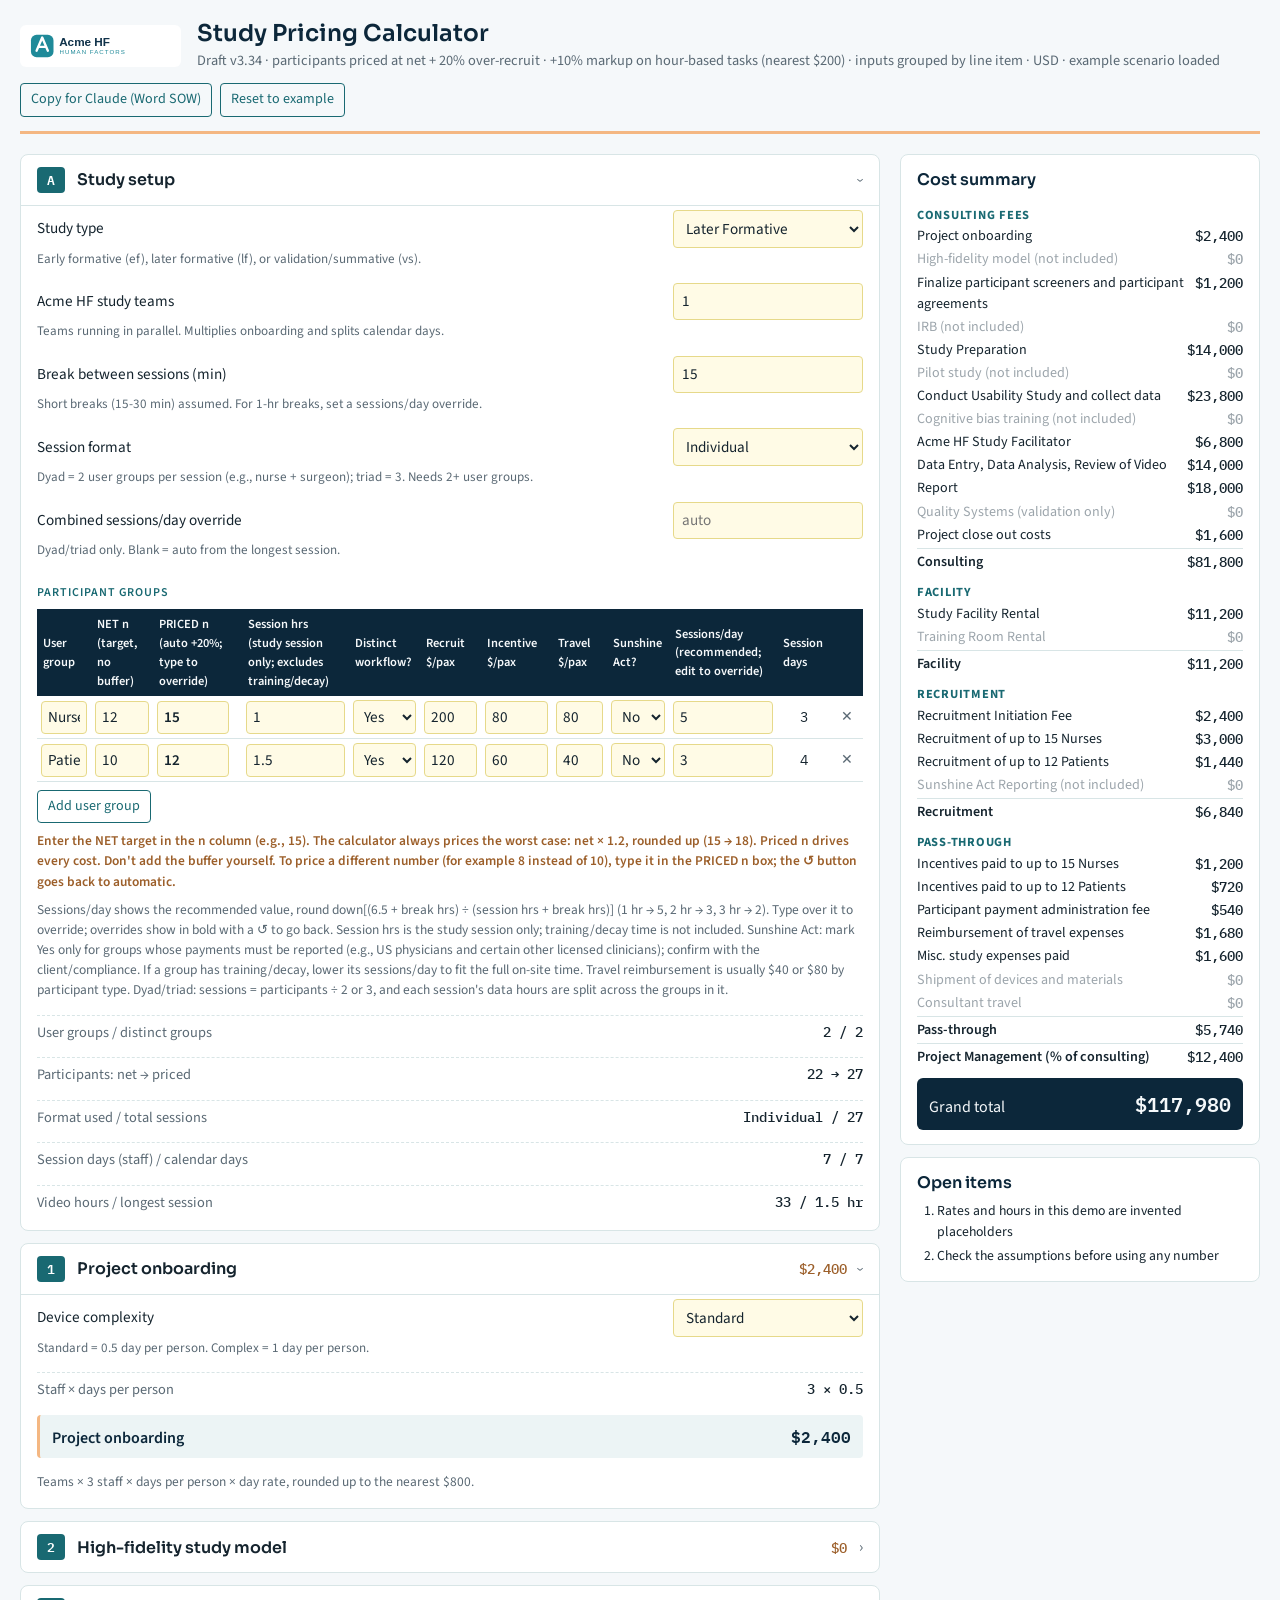
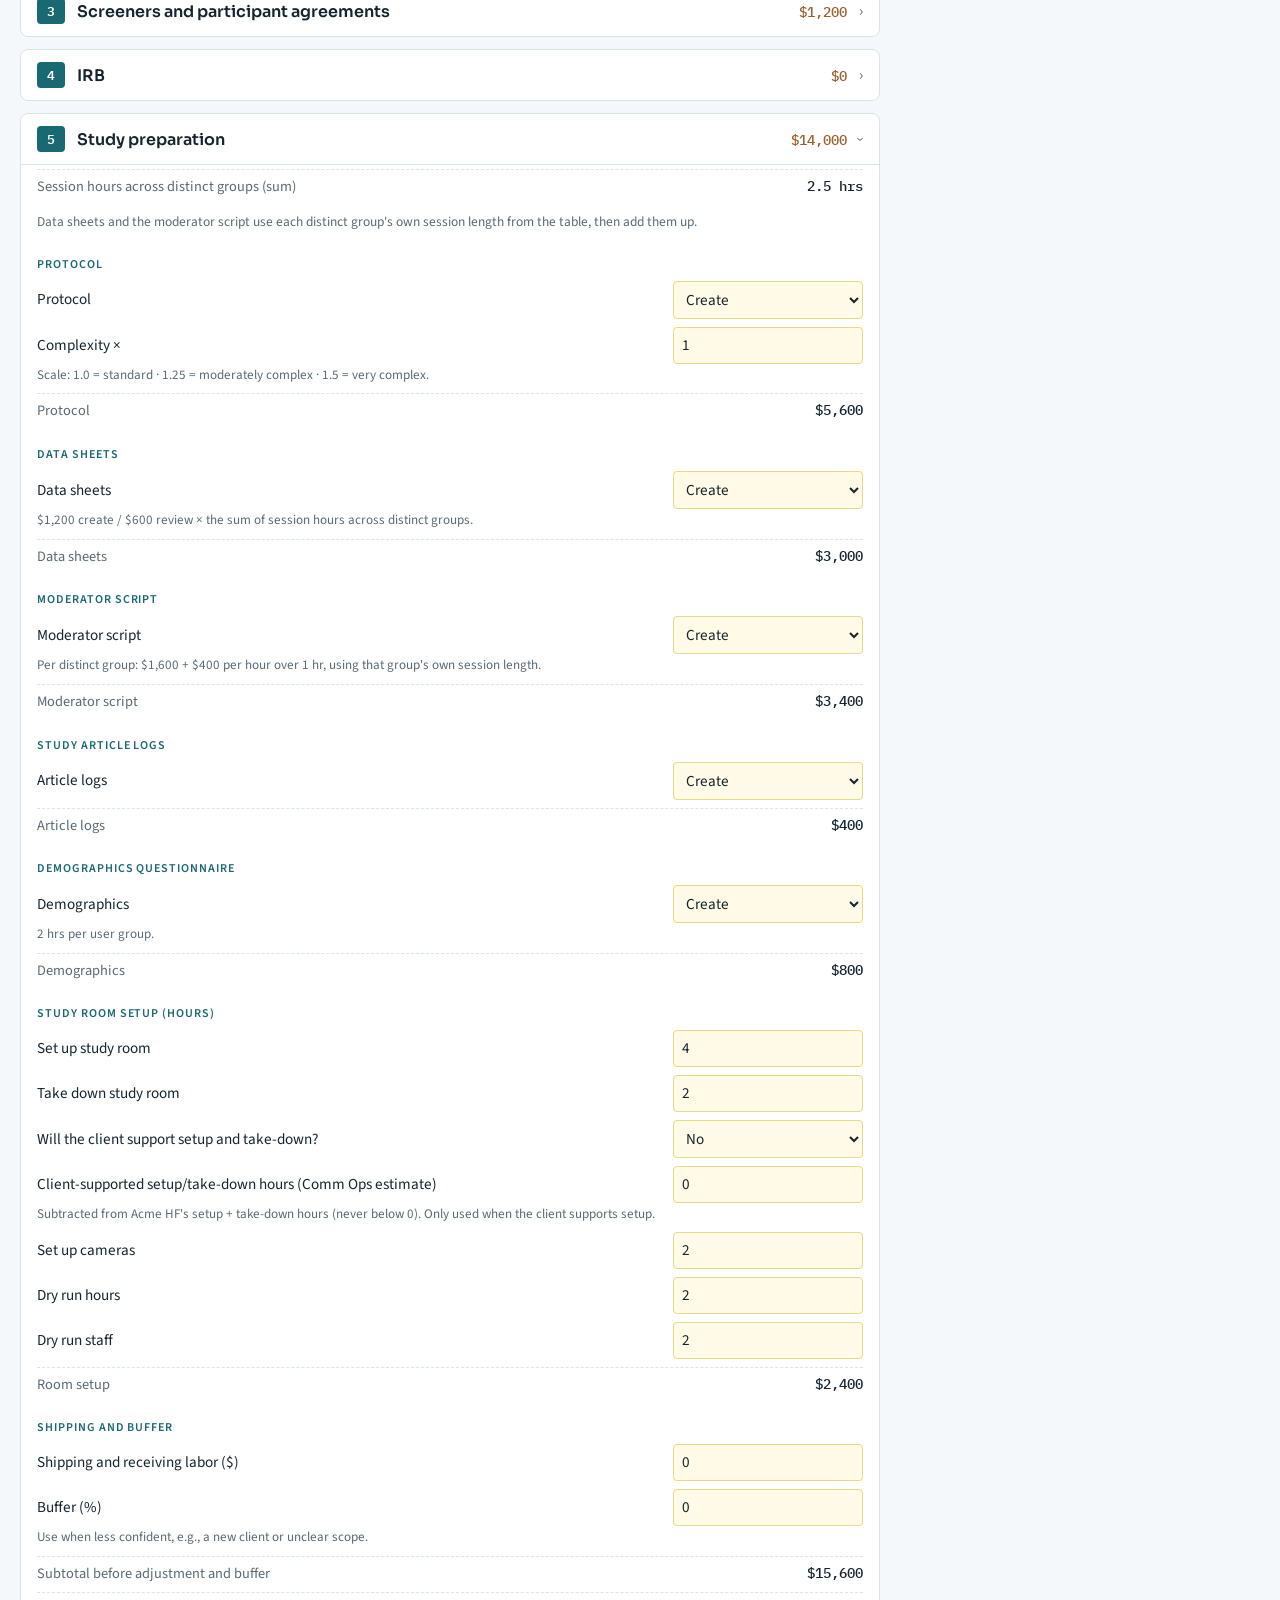
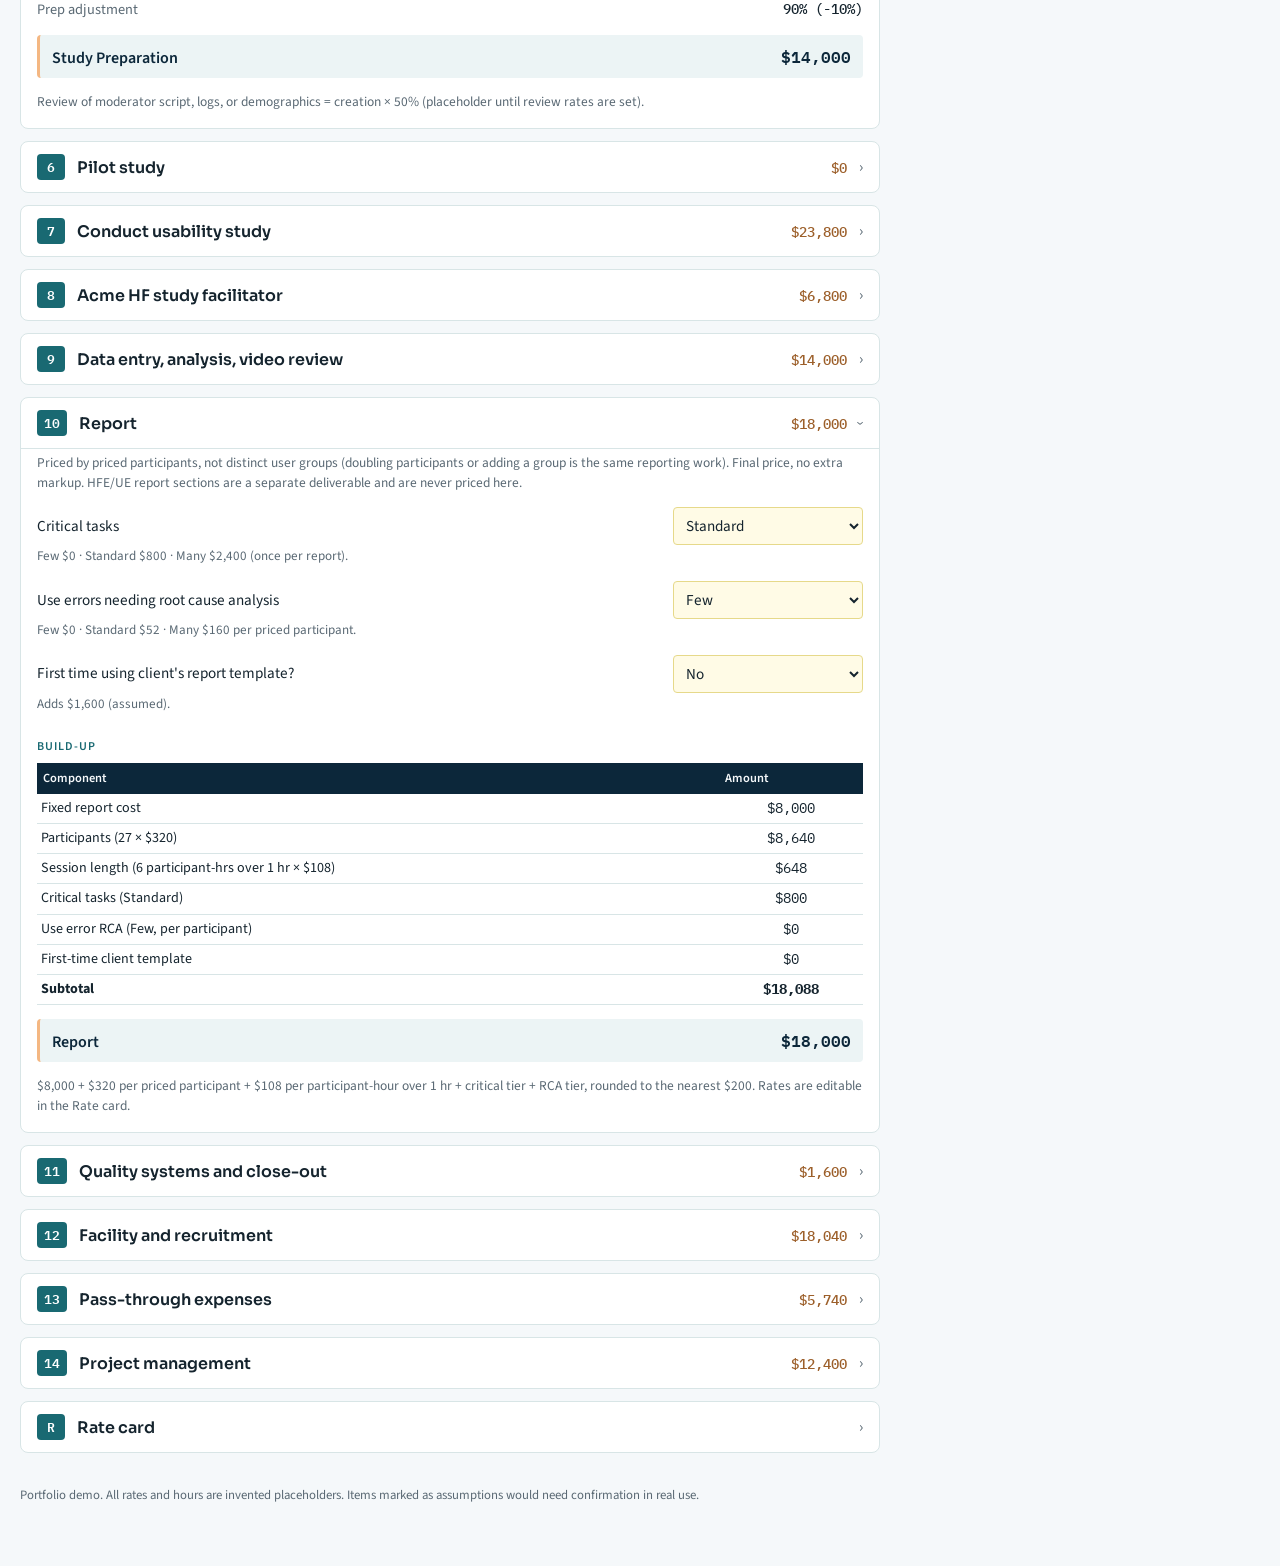
==== pricing-calculator.html @ ea455f68 "Add files via upload" ====
<!doctype html><html><head><meta charset=utf8><meta name=viewport content="width=device-width,initial-scale=1,viewport-fit=cover"><style>:root{color-scheme:light;box-sizing:border-box;padding-top:env(safe-area-inset-top,0px);padding-bottom:env(safe-area-inset-bottom,0px)}html{scroll-padding-top:env(safe-area-inset-top,0px)}body{margin:0;padding:0;font:14px -apple-system,BlinkMacSystemFont,sans-serif;background:#faf9f5;color:#141413}img{max-width:100%}[hidden]:not([hidden=until-found i]){display:none!important}</style></head><body>
<meta charset="utf-8">
<title>Acme HF Study Pricing Calculator</title>
<link rel="preconnect" href="https://fonts.googleapis.com">
<link rel="stylesheet" href="https://fonts.googleapis.com/css2?family=Sora:wght@500;600;700&family=Source+Sans+3:wght@400;600;700&family=IBM+Plex+Mono:wght@400;500&display=swap">
<style>
/* Layout: two panes. Left = numbered input sections (one per line item), right = sticky live cost summary. */
:root{
  --bg:#F5F8FA; --surface:#FFFFFF; --sunk:#ECF4F5; --fg:#15242E; --muted:#5A6974; --line:#D8E5E6;
  --navy:#0C273A; --purple:#196972; --pink:#F4B782; --pink-ink:#9C5F2A; --input:#FFFBE6; --input-line:#E6D98A;
  --warn-bg:#FDF2E9; --warn-fg:#7A491F;
  --f-display:"Sora", "Segoe UI", system-ui, sans-serif;
  --f-body:"Source Sans 3", "Segoe UI", system-ui, sans-serif;
  --f-mono:"IBM Plex Mono", ui-monospace, Consolas, monospace;
}
@media (prefers-color-scheme: dark){:root:not([data-theme="light"]){
  --bg:#0D171F; --surface:#16232C; --sunk:#1E2D38; --fg:#EAF1F6; --muted:#A2B2BE; --line:#2C3E4B;
  --navy:#C6E0F2; --purple:#9BE0E8; --pink:#F4B782; --pink-ink:#F6CBA6; --input:#262240; --input-line:#4F6F86;
  --warn-bg:#17363A; --warn-fg:#F7DCC4; color-scheme:dark}}
:root[data-theme="dark"]{
  --bg:#0D171F; --surface:#16232C; --sunk:#1E2D38; --fg:#EAF1F6; --muted:#A2B2BE; --line:#2C3E4B;
  --navy:#C6E0F2; --purple:#9BE0E8; --pink:#F4B782; --pink-ink:#F6CBA6; --input:#262240; --input-line:#4F6F86;
  --warn-bg:#17363A; --warn-fg:#F7DCC4; color-scheme:dark}
*{box-sizing:border-box}
body{background:var(--bg);color:var(--fg);font:16px/1.5 var(--f-body);padding-inline:16px;padding-block:20px 48px}
.wrap{max-width:1240px;margin:0 auto;display:grid;gap:20px}
header{display:flex;flex-wrap:wrap;gap:12px 24px;align-items:center;justify-content:space-between;border-bottom:3px solid var(--pink);padding-bottom:14px}
.logo{background:#fff;border-radius:6px;padding:6px 10px;display:inline-flex}
.logo img{height:30px;width:auto;display:block}
h1{font:600 1.45rem/1.2 var(--f-display);color:var(--navy);margin:0;text-wrap:balance}
.sub{color:var(--muted);font-size:.9rem;margin:2px 0 0}
.layout{display:grid;grid-template-columns:minmax(0,1fr) 360px;gap:20px;align-items:start}
@media (max-width:900px){.layout{grid-template-columns:minmax(0,1fr)}}
.banner{background:var(--warn-bg);color:var(--warn-fg);border-left:4px solid var(--pink);padding:10px 14px;border-radius:4px;font-size:.92rem}
details.sec{background:var(--surface);border:1px solid var(--line);border-radius:8px}
details.sec + details.sec{margin-top:12px}
summary{list-style:none;cursor:pointer;display:flex;gap:12px;align-items:center;padding:12px 16px}
summary::-webkit-details-marker{display:none}
summary:focus-visible{outline:2px solid var(--pink);outline-offset:2px}
.num{font:600 .8rem var(--f-mono);color:var(--surface);background:var(--purple);border-radius:4px;padding:2px 7px;min-width:28px;text-align:center}
.stitle{font:600 1rem var(--f-display);color:var(--fg);flex:1;min-width:0}
.chip{font:500 .9rem var(--f-mono);font-variant-numeric:tabular-nums;color:var(--pink-ink);white-space:nowrap}
.caret{color:var(--muted);transition:transform .15s}
details[open] .caret{transform:rotate(90deg)}
@media (prefers-reduced-motion:reduce){.caret{transition:none}}
.body{padding:4px 16px 16px;display:grid;gap:14px;border-top:1px solid var(--line)}
.grp{display:grid;gap:8px}
.grp h3{font:600 .75rem var(--f-body);letter-spacing:.08em;text-transform:uppercase;color:var(--purple);margin:10px 0 0}
.row{display:grid;grid-template-columns:minmax(0,1fr) 190px;gap:6px 14px;align-items:center}
@media (max-width:520px){.row{grid-template-columns:minmax(0,1fr)}}
.row label{font-size:.95rem}
.row .hint{grid-column:1/-1;font-size:.82rem;color:var(--muted);margin-top:-4px}
input,select{font:inherit;font-size:.95rem;width:100%;padding:6px 8px;border:1px solid var(--input-line);background:var(--input);color:var(--fg);border-radius:4px}
input:focus-visible,select:focus-visible,button:focus-visible{outline:2px solid var(--pink);outline-offset:1px}
.calc{display:flex;justify-content:space-between;gap:12px;font-size:.9rem;color:var(--muted);border-top:1px dashed var(--line);padding-top:6px}
.calc b{font:500 .9rem var(--f-mono);color:var(--fg);font-variant-numeric:tabular-nums}
.result{display:flex;justify-content:space-between;gap:12px;align-items:baseline;background:var(--sunk);border-left:3px solid var(--pink);padding:8px 12px;border-radius:4px}
.result span{font-weight:600;color:var(--navy)}
.result b{font:600 1rem var(--f-mono);font-variant-numeric:tabular-nums;color:var(--navy)}
.logic{font-size:.84rem;color:var(--muted);margin:0}
.tbl{overflow-x:auto}
table{border-collapse:collapse;width:100%;min-width:720px;font-size:.88rem}
th{background:var(--navy);color:var(--bg);font-weight:600;text-align:left;padding:6px;font-size:.78rem}
td{border-bottom:1px solid var(--line);padding:4px;vertical-align:middle}
td.o{font-family:var(--f-mono);text-align:center;font-variant-numeric:tabular-nums}
td input,td select{padding:4px 6px}
button{font:inherit;font-size:.88rem;border:1px solid var(--purple);color:var(--purple);background:transparent;border-radius:4px;padding:5px 10px;cursor:pointer}
button:hover{background:var(--sunk)}
.x{border:none;color:var(--muted);padding:2px 6px}
aside{position:sticky;top:calc(env(safe-area-inset-top,0px) + 12px);display:grid;gap:12px}
@media (max-width:900px){aside{position:static}}
.panel{background:var(--surface);border:1px solid var(--line);border-radius:8px;padding:14px 16px}
.panel h2{font:600 1rem var(--f-display);color:var(--navy);margin:0 0 8px}
.sum{display:grid;gap:2px;font-size:.88rem}
.sum .cat{font-weight:700;color:var(--purple);margin-top:8px;font-size:.78rem;letter-spacing:.06em;text-transform:uppercase}
.sum .l{display:flex;justify-content:space-between;gap:10px}
.sum .l.zero{color:var(--muted);opacity:.6}
.sum .l b,.sum .st b{font-family:var(--f-mono);font-weight:500;font-variant-numeric:tabular-nums;white-space:nowrap}
.sum .st{display:flex;justify-content:space-between;border-top:1px solid var(--line);padding-top:3px;font-weight:600}
.grand{display:flex;justify-content:space-between;align-items:baseline;background:var(--navy);color:var(--bg);border-radius:6px;padding:10px 12px;margin-top:10px}
.grand b{font:600 1.25rem var(--f-mono);font-variant-numeric:tabular-nums}
.pill{display:inline-block;font-size:.72rem;font-weight:700;letter-spacing:.04em;padding:1px 7px;border-radius:99px;background:var(--warn-bg);color:var(--warn-fg);margin-left:6px;vertical-align:1px}
ol.open{margin:0;padding-left:20px;font-size:.86rem;display:grid;gap:4px}
.rates{display:grid;grid-template-columns:repeat(auto-fill,minmax(260px,1fr));gap:8px 16px}
.rates .row{grid-template-columns:minmax(0,1fr) 100px}
.foot{font-size:.8rem;color:var(--muted)}
</style>

<div class="wrap">
  <header>
    <div style="display:flex;gap:16px;align-items:center;flex-wrap:wrap">
      <span class="logo"><img alt="Acme HF" src="[data-uri]"></span>
      <div><h1>Study Pricing Calculator</h1><p class="sub">Draft v3.34 &#xb7; participants priced at net + 20% over-recruit &#xb7; +10% markup on hour-based tasks (nearest $200) &#xb7; inputs grouped by line item &#xb7; USD &#xb7; example scenario loaded</p></div>
    </div>
    <div style="display:flex;gap:8px;flex-wrap:wrap"><button id="cmExport" type="button">Copy for Claude (Word SOW)</button><button id="reset" type="button">Reset to example</button></div>
  </header>
  <div class="banner" id="dyadBanner" hidden><strong>Reminder:</strong> dyad/triad now adjusts session days, conduct, facilitator, and analysis. Study prep, screeners, and the report are not dyad-aware yet.</div>
  <div class="layout">
    <main id="sections"></main>
    <aside>
      <div class="panel"><h2>Cost summary</h2><div class="sum" id="summary"></div>
        <div class="grand"><span>Grand total</span><b id="grand">$0</b></div></div>
      <div class="panel"><h2>Open items</h2><ol class="open" id="open"></ol></div>
    </aside>
  </div>
  <p class="foot">Portfolio demo. All rates and hours are invented placeholders. Items marked as assumptions would need confirmation in real use.</p>
</div>

<script>
const RATES_DEFAULT={Rate:176,DayHrs:8,RecRate:80,FacRate:120,SessWindow:6.5,ConductUplift:1.2,ReviewPct:0.5,CogHrs:2,
 OnbPeople:3,OnbStd:0.5,OnbCx:1,OnbRound:800,ScrSolidC:1,ScrSolidR:1,ScrPoorC:2,ScrPoorR:2,AgrBase:2,AgrAdd:1,
 ProtoFormBase:4800,ProtoFormAdd:800,ProtoVSBase:6400,ProtoVSAdd:800,ProtoRevFormBase:1600,ProtoRevFormAdd:800,ProtoRevVSBase:2400,ProtoRevVSAdd:800,
 DSCreate:1200,DSReview:600,ModBase:1600,ModPerHr:400,LogHrs:1,DemoHrs:2,HFDays:3,IRBExp:2000,IRBFull:4720,DBFee:1200,AnalysisRatio:2,
 QSDays:2,PMMin:4000,PMRate:176,Markup:0.10,MarkupRound:200,OverRecruit:0.2,PrepAdj:0.9,RepFixed:8000,RepPax:320,RepLen:108,RepCritS:800,RepCritM:2400,RepUES:52,RepUEM:160,RepTmpl:1600,
 FacilityDay:1600,TrainRoomDay:500,AdminFee:20,AdminFee2:40,AdminFee3:80,AdminCut1:400,AdminCut2:2000,SunshineFee:60,Subsist:100,Hotel:200,Flight:480};
const RATE_LABELS={Rate:"Consultant $/hr",DayHrs:"Hours per day",RecRate:"Recruitment $/hr (assumed)",FacRate:"Facilitator $/hr",SessWindow:"Session hrs per study day",ConductUplift:"Conduct uplift \u00d7",ReviewPct:"Review % of creation (assumed)",CogHrs:"Cognitive bias training hrs (assumed)",
 OnbPeople:"Onboarding staff per team",OnbStd:"Onboarding days/person (standard)",OnbCx:"Onboarding days/person (complex)",OnbRound:"Onboarding round-up to $",
 ScrSolidC:"Screener hrs: solid draft, consultant",ScrSolidR:"Screener hrs: solid draft, recruitment",ScrPoorC:"Screener hrs: poor draft, consultant",ScrPoorR:"Screener hrs: poor draft, recruitment",AgrBase:"Agreement hrs: first group",AgrAdd:"Agreement hrs: each extra group",
 ProtoFormBase:"Protocol create ef/lf base",ProtoFormAdd:"\u2026 per extra distinct group",ProtoVSBase:"Protocol create vs base",ProtoVSAdd:"\u2026 per extra distinct group",ProtoRevFormBase:"Protocol review ef/lf base",ProtoRevFormAdd:"\u2026 per extra distinct group",ProtoRevVSBase:"Protocol review vs base",ProtoRevVSAdd:"\u2026 per extra distinct group",
 DSCreate:"Data sheets create /session-hr/group",DSReview:"Data sheets review /session-hr/group",ModBase:"Moderator script base /group",ModPerHr:"Moderator script per extra hr",LogHrs:"Article log hrs /group",DemoHrs:"Demographics hrs /group",
 HFDays:"High-fidelity model days",IRBExp:"Expedited IRB",IRBFull:"Full Convened IRB",DBFee:"Database fee",AnalysisRatio:"Analysis hrs per video hr",QSDays:"Quality systems days (vs)",
 PMMin:"PM minimum",PMRate:"PM $/hr (time-based, assumed)",Markup:"Task markup (hour/day-rate tasks)",MarkupRound:"Round marked-up tasks to $",OverRecruit:"Over-recruit buffer (worst case)",PrepAdj:"Study prep adjustment (90% = \u221210%)",RepFixed:"Report: fixed cost",RepPax:"Report: per priced participant",RepLen:"Report: per participant-hour over 1 hr",RepCritS:"Report: critical tasks Standard",RepCritM:"Report: critical tasks Many",RepUES:"Report: RCA Standard /participant",RepUEM:"Report: RCA Many /participant",RepTmpl:"Report: first-time template (assumed)",
 FacilityDay:"Facility $/day",TrainRoomDay:"Training room $/day",AdminFee:"Payment admin fee: incentive up to cutoff 1 ($/person)",AdminFee2:"Payment admin fee: incentive over cutoff 1 up to cutoff 2 ($/person)",AdminFee3:"Payment admin fee: incentive over cutoff 2 ($/person)",AdminCut1:"Payment admin fee cutoff 1 (incentive $)",AdminCut2:"Payment admin fee cutoff 2 (incentive $)",SunshineFee:"Sunshine Act /participant",Subsist:"Subsistence /person/day",Hotel:"Hotel /person/night",Flight:"Flight /person"};
/* Report hours per unit: [PowerPoint, Word, Word + PPT]. PROPOSED starting points. */
const RPR_DEFAULT={Base:[8,16,22],Group:[4,8,10],Sess:[0.75,1.25,1.5],Len:[0.25,0.25,0.25],Tmpl:[8,8,8],Round:[4,8,10]};
/* Tiered report components: hours for [Few, Standard, Many]. */
const TIER_DEFAULT={Crit:[4,8,16],UE:[4,10,20]};
const TIER_LABELS={Crit:"Critical tasks: extra write-up (hrs)",UE:"Use errors needing root cause analysis (hrs)"};
const TIERS=["Few","Standard","Many"];
const RPR_LABELS={Base:"Base setup and structure (hrs)",Group:"Per distinct user group (hrs)",Sess:"Per session, 1-hr session (hrs)",Len:"Session-length uplift per extra hr (fraction)",Tmpl:"First-time client template (hrs)",Round:"Per extra review round (hrs)"};
const EXAMPLE={studyType:"Later Formative",teams:1,breakMin:15,format:"Individual",comboPPD:"",
 groups:[{name:"Nurses",n:12,sh:1,distinct:"Yes",rr:200,it:80,tr:80,ppd:""},{name:"Patients",n:10,sh:1.5,distinct:"Yes",rr:120,it:60,tr:40,ppd:""}],
 onbLevel:"Standard",hf:"No",scr:"Yes",scrDraft:"Solid client draft",scrCx:1,agr:"Yes",irb:"None",
 prepSess:"",protoSt:"Create",protoCx:1,dsSt:"Create",modSt:"Create",logSt:"Create",demoSt:"Create",
 setup:4,takedown:2,clientSetup:"No",clientSetupHrs:0,camera:2,dry:2,dryStaff:2,ship:0,buffer:0,pilot:"No",pilotGroups:null,pilotUpdHrs:0,mods:1,obs:1,clientObs:"No",clientObsN:1,facHrs:8,
 rpCrit:"Standard",rpUE:"Few",rpTmpl:"No",
 train:"No",studySite:"Acme HF facility",initFee:2400,adminOvr:"",misc:1600,devShip:0,travC:0,travSetup:0,travDays:2,travExtra:0,travTime:1,travTrans:0,
 pm:"Yes",pmMethod:"% of consulting",pmPct:15,pmHrsWk:4,pmWeeks:16};
const KEY="cm_calc_v4";
const pilotFromStudy=()=>S.groups.map(g=>({name:g.name,n:"",sh:g.sh,rr:g.rr,it:g.it,tr:g.tr,sun:g.sun||"No",ppd:""}));
const ensurePilot=()=>{if(!Array.isArray(S.pilotGroups))S.pilotGroups=pilotFromStudy();};
let S,RT,RPR,TIER;
/* Only rates the user actually edits are saved (as overrides), so rate-card updates in new versions always come through. */
function load(){
 S=structuredClone(EXAMPLE);RT={...RATES_DEFAULT};RPR=structuredClone(RPR_DEFAULT);TIER=structuredClone(TIER_DEFAULT);
 try{
  let s=JSON.parse(localStorage.getItem(KEY)||"null");
  if(!s){const old=JSON.parse(localStorage.getItem("cm_calc_v3")||"null");if(old&&old.S)s={S:old.S};}  // keep old inputs, drop old saved rates
  if(s&&s.S){S=Object.assign(structuredClone(EXAMPLE),s.S);
   if(s.RTo)for(const k in s.RTo)if(k in RATES_DEFAULT)RT[k]=s.RTo[k];
   if(s.RPRo)for(const k in s.RPRo)if(k in RPR_DEFAULT)RPR[k]=s.RPRo[k];
   if(s.TIERo)for(const k in s.TIERo)if(k in TIER_DEFAULT)TIER[k]=s.TIERo[k];
   if(!TIERS.includes(S.rpCrit))S.rpCrit=EXAMPLE.rpCrit;if(!TIERS.includes(S.rpUE))S.rpUE=EXAMPLE.rpUE;}
 }catch(e){}
}
function save(){try{
 const RTo={},RPRo={};
 for(const k in RATES_DEFAULT)if(RT[k]!==RATES_DEFAULT[k])RTo[k]=RT[k];
 for(const k in RPR_DEFAULT)if(JSON.stringify(RPR[k])!==JSON.stringify(RPR_DEFAULT[k]))RPRo[k]=RPR[k];
 const TIERo={};for(const k in TIER_DEFAULT)if(JSON.stringify(TIER[k])!==JSON.stringify(TIER_DEFAULT[k]))TIERo[k]=TIER[k];
 localStorage.setItem(KEY,JSON.stringify({S,RTo,RPRo,TIERo}));
}catch(e){}}
const $=v=>"$"+Math.round(v).toLocaleString("en-US");
const num=v=>{const x=parseFloat(v);return isNaN(x)?0:x};
const esc=s=>String(s).replace(/[&<>"]/g,c=>({"&":"&amp;","<":"&lt;",">":"&gt;",'"':"&quot;"}[c]));
const r1=x=>Math.round(x*10)/10;
const up250=x=>Math.ceil(x/RT.MarkupRound-1e-9)*RT.MarkupRound;
const mu=x=>Math.round(x*(1+RT.Markup)/RT.MarkupRound)*RT.MarkupRound;

function compute(){
 const R=RT,dayRate=R.Rate*R.DayHrs,bh=num(S.breakMin)/60,isVS=S.studyType==="Validation / Summative";
 const gs=S.groups.map((g,i)=>({...g,i,net:num(g.n),pn:num(g.n)>0?(num(g.pnOvr)>0?Math.round(num(g.pnOvr)):Math.ceil(num(g.n)*(1+R.OverRecruit)-1e-9)):0})).filter(g=>g.pn>0).map(g=>{const auto=Math.max(1,Math.floor((R.SessWindow+bh)/(num(g.sh)+bh)+1e-6));const used=num(g.ppd)>0?num(g.ppd):auto;return {...g,auto,used,days:Math.ceil(g.pn/used)}});
 const netPax=gs.reduce((a,g)=>a+g.net,0);
 const UG=gs.length,D=UG?Math.max(1,gs.filter(g=>g.distinct==="Yes").length):0;
 const pax=gs.reduce((a,g)=>a+g.pn,0);
 const maxSess=UG?Math.max(...gs.map(g=>num(g.sh))):0,teams=Math.max(1,num(S.teams));
 const fmtUsed=UG<2?"Individual":S.format, pps=fmtUsed==="Dyad"?2:fmtUsed==="Triad"?3:1;
 const sessions=pps===1?pax:Math.ceil(pax/pps);
 const comboPPD=num(S.comboPPD)>0?num(S.comboPPD):Math.max(1,Math.floor((R.SessWindow+bh)/(Math.max(maxSess,0.25)+bh)+1e-6));
 const sessDays=pps===1?gs.reduce((a,g)=>a+g.days,0):Math.ceil(sessions/comboPPD);
 const video=pps===1?gs.reduce((a,g)=>a+g.pn*num(g.sh),0):sessions*maxSess;
 const calDays=Math.ceil(sessDays/teams);
 const prepSess=maxSess; // pilot uses the longest session
 const dg=gs.filter(g=>g.distinct==="Yes");
 const distHrs=!UG?0:dg.length?dg.reduce((a,g)=>a+num(g.sh),0):maxSess;
 const modSum=!UG?0:dg.length?dg.reduce((a,g)=>a+R.ModBase+R.ModPerHr*Math.max(0,num(g.sh)-1),0):R.ModBase+R.ModPerHr*Math.max(0,maxSess-1);
 const avgOver=pps===1?(pax?gs.reduce((a,g)=>a+g.pn*Math.max(0,num(g.sh)-1),0)/pax:0):Math.max(0,maxSess-1);
 const L={},C={};
 C.onbDays=S.onbLevel==="Complex"?R.OnbCx:R.OnbStd;C.onbStaff=teams*R.OnbPeople;
 L.onb=Math.ceil(C.onbStaff*C.onbDays*dayRate/R.OnbRound)*R.OnbRound;
 L.hf=S.hf==="Yes"?mu(R.HFDays*dayRate):0;
 const solid=S.scrDraft==="Solid client draft";
 C.scrPer=solid?R.ScrSolidC*R.Rate+R.ScrSolidR*R.RecRate:R.ScrPoorC*R.Rate+R.ScrPoorR*R.RecRate;
 C.scr=S.scr==="Yes"?UG*C.scrPer*num(S.scrCx):0;
 C.agrHrs=S.agr==="Yes"&&UG?R.AgrBase+R.AgrAdd*(UG-1):0;C.agr=C.agrHrs*R.Rate;L.scr=mu(C.scr+C.agr);
 const verb=solid?"Finalize":"Create";
 C.scrLabel=S.scr==="Yes"&&S.agr==="Yes"?`${verb} participant screeners and participant agreements`:S.scr==="Yes"?`${verb} participant screeners`:S.agr==="Yes"?"Participant agreements":"Screeners and agreements (not included)";
 L.irb=S.irb==="Expedited"?R.IRBExp:S.irb==="Full Convened"?R.IRBFull:0;
 const rev=st=>st==="Review client draft"?R.ReviewPct:1;
 C.proto=(S.protoSt==="Create"?(isVS?R.ProtoVSBase+R.ProtoVSAdd*(D-1):R.ProtoFormBase+R.ProtoFormAdd*(D-1)):S.protoSt==="Review client draft"?(isVS?R.ProtoRevVSBase+R.ProtoRevVSAdd*(D-1):R.ProtoRevFormBase+R.ProtoRevFormAdd*(D-1)):0)*num(S.protoCx);
 C.ds=(S.dsSt==="Create"?R.DSCreate:S.dsSt==="Review client draft"?R.DSReview:0)*distHrs;
 C.mod=S.modSt==="Not needed"?0:modSum*rev(S.modSt);
 C.log=S.logSt==="Not needed"?0:mu(D*R.LogHrs*R.Rate*rev(S.logSt));
 C.demo=S.demoSt==="Not needed"?0:mu(UG*R.DemoHrs*R.Rate*rev(S.demoSt));
 C.clientHrs=S.clientSetup==="Yes"?num(S.clientSetupHrs):0;C.setup=mu((Math.max(0,num(S.setup)+num(S.takedown)-C.clientHrs)+num(S.camera)+num(S.dry)*num(S.dryStaff))*R.Rate);
 C.prepSub=C.proto+C.ds+C.mod+C.log+C.demo+C.setup+num(S.ship);
 L.prep=Math.round(C.prepSub*R.PrepAdj*(1+num(S.buffer)/100)/R.MarkupRound)*R.MarkupRound;
 const staff=Math.max(0,num(S.mods)+Math.max(0,num(S.obs)-(S.clientObs==="Yes"?num(S.clientObsN):0)));
 ensurePilot();
 const pOn=S.pilot==="Yes";
 C.pgs=S.pilotGroups.map((g,i)=>{const pn=num(g.n)>0?(num(g.pnOvr)>0?Math.round(num(g.pnOvr)):Math.ceil(num(g.n)*(1+R.OverRecruit)-1e-9)):0;const auto=Math.max(1,Math.floor((R.SessWindow+bh)/(Math.max(num(g.sh),0.25)+bh)+1e-6));const used=num(g.ppd)>0?num(g.ppd):auto;return {...g,i,pn,auto,used,days:pn?Math.ceil(pn/used):0}});
 const pact=pOn?C.pgs.filter(g=>g.pn>0):[];
 C.pilotPN=pact.reduce((a,g)=>a+g.pn,0);C.pilotDays=pact.reduce((a,g)=>a+g.days,0);
 C.pilotRec=pact.reduce((a,g)=>a+g.pn*num(g.rr),0);C.pilotInc=pact.reduce((a,g)=>a+g.pn*num(g.it),0);C.pilotTrav=pact.reduce((a,g)=>a+g.pn*num(g.tr),0);
 L.pilot=pOn?mu(C.pilotDays*staff*dayRate*R.ConductUplift+C.pilotDays*num(S.facHrs)*R.FacRate+num(S.pilotUpdHrs)*R.Rate):0;
 L.conduct=up250(sessDays*staff*dayRate*R.ConductUplift);
 L.cog=S.clientObs==="Yes"?mu(R.CogHrs*R.Rate):0;
 L.facil=up250(sessDays*num(S.facHrs)*R.FacRate);
 L.analysis=R.DBFee+mu(R.AnalysisRatio*video*R.Rate);
 // Report
 // Report: priced by priced participants (groups don't matter), session length, critical tier, RCA tier, template
 const extraHrs=gs.reduce((a,g)=>a+g.pn*Math.max(0,num(g.sh)-1),0);
 C.rpRows=[["Fixed report cost",R.RepFixed],[`Participants (${pax} \u00d7 $${R.RepPax})`,pax*R.RepPax],[`Session length (${r1(extraHrs)} participant-hrs over 1 hr \u00d7 $${R.RepLen})`,extraHrs*R.RepLen],
  [`Critical tasks (${S.rpCrit})`,S.rpCrit==="Many"?R.RepCritM:S.rpCrit==="Few"?0:R.RepCritS],[`Use error RCA (${S.rpUE}, per participant)`,pax*(S.rpUE==="Many"?R.RepUEM:S.rpUE==="Few"?0:R.RepUES)],["First-time client template",S.rpTmpl==="Yes"?R.RepTmpl:0]];
 C.rpSub=C.rpRows.reduce((a,x)=>a+x[1],0);
 C.repNew=Math.round(C.rpSub/R.MarkupRound)*R.MarkupRound;
 L.report=C.repNew;
 L.qs=isVS?mu(R.QSDays*dayRate):0;L.close=mu((isVS?2:1)*dayRate);
 const cons=L.onb+L.hf+L.scr+L.irb+L.prep+L.pilot+L.conduct+L.cog+L.facil+L.analysis+L.report+L.qs+L.close;
 const atCM=(S.studySite||"Acme HF facility")==="Acme HF facility";L.facility=atCM?(sessDays+C.pilotDays)*R.FacilityDay:0;L.train=atCM&&S.train==="Yes"?(sessDays+C.pilotDays)*R.TrainRoomDay:0;
 L.init=S.initFee===""||isNaN(parseFloat(S.initFee))?2400:num(S.initFee);const admT=i=>i<=0?0:(i<=R.AdminCut1?R.AdminFee:(i<=R.AdminCut2?R.AdminFee2:R.AdminFee3));C.adminAuto=gs.reduce((a,g)=>a+g.pn*admT(num(g.it)),0)+pact.reduce((a,g)=>a+g.pn*admT(num(g.it)),0);L.admin=(S.adminOvr===undefined||S.adminOvr===""||isNaN(parseFloat(S.adminOvr)))?C.adminAuto:num(S.adminOvr);L.sun=(gs.reduce((a,g)=>a+(g.sun==="Yes"?g.pn:0),0)+pact.reduce((a,g)=>a+(g.sun==="Yes"?g.pn:0),0))*R.SunshineFee;
 const recG=gs.map(g=>({d:`Recruitment of up to ${g.pn} ${g.name}`,v:g.pn*num(g.rr)})),incG=gs.map(g=>({d:`Incentives paid to up to ${g.pn} ${g.name}`,v:g.pn*num(g.it)}));
 if(C.pilotPN>0){recG.push({d:`Pilot: recruitment of up to ${C.pilotPN} participants`,v:C.pilotRec});incG.push({d:`Pilot: incentives paid to up to ${C.pilotPN} participants`,v:C.pilotInc})}
 L.travReimb=gs.reduce((a,g)=>a+g.pn*num(g.tr),0)+C.pilotTrav;L.misc=num(S.misc);L.devShip=num(S.devShip);
 const tc=num(S.travC);C.tripDays=tc>0?calDays+num(S.travSetup)+num(S.travDays)+num(S.travExtra):0;
 L.consTravel=tc>0?tc*(C.tripDays*R.Subsist+Math.max(0,C.tripDays-1)*R.Hotel+R.Flight+num(S.travTime)*dayRate)+num(S.travTrans):0;
 const fac=L.facility+L.train,rec=L.init+recG.reduce((a,x)=>a+x.v,0)+L.sun,pass=incG.reduce((a,x)=>a+x.v,0)+L.admin+L.travReimb+L.misc+L.devShip+L.consTravel;
 C.pmPct=(S.pmPct===""||isNaN(parseFloat(S.pmPct))?15:num(S.pmPct))/100;
 C.pmA=Math.max(R.PMMin,Math.round(cons*C.pmPct/400)*400);
 C.pmB=Math.max(R.PMMin,Math.round(num(S.pmHrsWk)*num(S.pmWeeks)*R.PMRate/400)*400);
 L.pm=S.pm==="Yes"?(S.pmMethod==="Time-based"?C.pmB:C.pmA):0;
 return {L,C,gs,UG,D,pax,netPax,distHrs,sessions,sessDays,video,maxSess,prepSess,teams,calDays,staff,fmtUsed,pps,comboPPD,cons,fac,rec,pass,recG,incG,isVS,grand:cons+fac+rec+pass+L.pm};
}

/* ---------- UI builders ---------- */
const sel=(k,opts)=>`<select id="i_${k}" data-k="${k}">${opts.map(o=>`<option${S[k]===o?" selected":""}>${o}</option>`).join("")}</select>`;
const inpt=(k,step="any",ph="")=>`<input id="i_${k}" data-k="${k}" type="number" step="${step}"${ph?` placeholder="${ph}"`:""} value="${esc(S[k])}">`;
const row=(label,ctrl,hint="")=>`<div class="row"><label>${label}</label>${ctrl}${hint?`<div class="hint">${hint}</div>`:""}</div>`;
const calc=(label,id)=>`<div class="calc"><span>${label}</span><b id="${id}"></b></div>`;
const result=(labelId,id)=>`<div class="result"><span id="${labelId}"></span><b id="${id}"></b></div>`;
const ST=["Create","Review client draft","Not needed"],YN=["Yes","No"];
const SECTIONS=[
 {n:"A",t:"Study setup",chip:null,html:()=>`
  ${row("Study type",sel("studyType",["Early Formative","Later Formative","Validation / Summative"]),"Early formative (ef), later formative (lf), or validation/summative (vs).")}
  ${row("Acme HF study teams",inpt("teams",1),"Teams running in parallel. Multiplies onboarding and splits calendar days.")}
  ${row("Break between sessions (min)",inpt("breakMin",1),"Short breaks (15-30 min) assumed. For 1-hr breaks, set a sessions/day override.")}
  ${row("Session format",sel("format",["Individual","Dyad","Triad"]),"Dyad = 2 user groups per session (e.g., nurse + surgeon); triad = 3. Needs 2+ user groups.")}
  ${row("Combined sessions/day override",inpt("comboPPD",1,"auto"),"Dyad/triad only. Blank = auto from the longest session.")}
  <div class="grp"><h3>Participant groups</h3><div class="tbl"><table><thead><tr><th>User group</th><th>NET n (target, no buffer)</th><th>PRICED n (auto +20%; type to override)</th><th>Session hrs (study session only; excludes training/decay)</th><th>Distinct workflow?</th><th>Recruit $/pax</th><th>Incentive $/pax</th><th>Travel $/pax</th><th>Sunshine Act?</th><th>Sessions/day (recommended; edit to override)</th><th>Session days</th><th></th></tr></thead><tbody id="gbody"></tbody></table></div>
  <div><button type="button" id="addg">Add user group</button></div>
  <p class="logic" style="color:var(--pink-ink);font-weight:600">Enter the NET target in the n column (e.g., 15). The calculator always prices the worst case: net \u00d7 1.2, rounded up (15 \u2192 18). Priced n drives every cost. Don't add the buffer yourself. To price a different number (for example 8 instead of 10), type it in the PRICED n box; the \u21ba button goes back to automatic.</p>
  <p class="logic">Sessions/day shows the recommended value, round down[(6.5 + break hrs) \u00f7 (session hrs + break hrs)] (1 hr \u2192 5, 2 hr \u2192 3, 3 hr \u2192 2). Type over it to override; overrides show in bold with a \u21ba to go back. Session hrs is the study session only; training/decay time is not included. Sunshine Act: mark Yes only for groups whose payments must be reported (e.g., US physicians and certain other licensed clinicians); confirm with the client/compliance. If a group has training/decay, lower its sessions/day to fit the full on-site time. Travel reimbursement is usually $40 or $80 by participant type. Dyad/triad: sessions = participants \u00f7 2 or 3, and each session's data hours are split across the groups in it.</p></div>
  ${calc("User groups / distinct groups","o_groups")}${calc("Participants: net \u2192 priced","o_pax")}${calc("Format used / total sessions","o_fmt")}${calc("Session days (staff) / calendar days","o_days")}${calc("Video hours / longest session","o_video")}`},
 {n:1,t:"Project onboarding",chip:"onb",html:()=>`
  ${row("Device complexity",sel("onbLevel",["Standard","Complex"]),"Standard = 0.5 day per person. Complex = 1 day per person.")}
  ${calc("Staff \u00d7 days per person","o_onb")}${result("r_onb_l","r_onb")}
  <p class="logic">Teams \u00d7 3 staff \u00d7 days per person \u00d7 day rate, rounded up to the nearest $800.</p>`},
 {n:2,t:"High-fidelity study model",chip:"hf",html:()=>`${row("Include?",sel("hf",YN),"Available for every study type.")}${result("r_hf_l","r_hf")}<p class="logic">3 days \u00d7 day rate.</p>`},
 {n:3,t:"Screeners and participant agreements",chip:"scr",html:()=>`
  <div class="grp"><h3>Screeners</h3>${row("Screeners needed?",sel("scr",YN))}${row("Client screener draft",sel("scrDraft",["Solid client draft","Poor or no client draft"]),"Solid: 1 hr consultant + 1 hr recruitment per group. Poor/none: 2 + 2 hrs.")}${row("Screener complexity \u00d7",inpt("scrCx",0.25),"Scale: 1.0 = standard \u00b7 1.25 = moderately complex \u00b7 1.5 = very complex.")}${calc("Cost per group / screener cost","o_scr")}</div>
  <div class="grp"><h3>Participant agreements</h3>${row("Agreements needed?",sel("agr",YN),"2 hrs for the first group + 1 hr per extra group.")}${calc("Hours / cost","o_agr")}</div>
  ${result("r_scr_l","r_scr")}`},
 {n:4,t:"IRB",chip:"irb",html:()=>`${row("IRB level",sel("irb",["None","Expedited","Full Convened"]),"Later: link to the assumptions selection.")}${result("r_irb_l","r_irb")}`},
 {n:5,t:"Study preparation",chip:"prep",html:()=>`
  ${calc("Session hours across distinct groups (sum)","o_disthrs")}<p class="logic">Data sheets and the moderator script use each distinct group's own session length from the table, then add them up.</p>
  <div class="grp"><h3>Protocol</h3>${row("Protocol",sel("protoSt",ST))}${row("Complexity \u00d7",inpt("protoCx",0.25),"Scale: 1.0 = standard \u00b7 1.25 = moderately complex \u00b7 1.5 = very complex.")}${calc("Protocol","o_proto")}</div>
  <div class="grp"><h3>Data sheets</h3>${row("Data sheets",sel("dsSt",ST),"$1,200 create / $600 review \u00d7 the sum of session hours across distinct groups.")}${calc("Data sheets","o_ds")}</div>
  <div class="grp"><h3>Moderator script</h3>${row("Moderator script",sel("modSt",ST),"Per distinct group: $1,600 + $400 per hour over 1 hr, using that group's own session length.")}${calc("Moderator script","o_mod")}</div>
  <div class="grp"><h3>Study article logs</h3>${row("Article logs",sel("logSt",ST))}${calc("Article logs","o_log")}</div>
  <div class="grp"><h3>Demographics questionnaire</h3>${row("Demographics",sel("demoSt",ST),"2 hrs per user group.")}${calc("Demographics","o_demo")}</div>
  <div class="grp"><h3>Study room setup (hours)</h3>${row("Set up study room",inpt("setup",0.5))}${row("Take down study room",inpt("takedown",0.5))}${row("Will the client support setup and take-down?",sel("clientSetup",YN))}${row("Client-supported setup/take-down hours (Comm Ops estimate)",inpt("clientSetupHrs",0.5),"Subtracted from Acme HF's setup + take-down hours (never below 0). Only used when the client supports setup.")}${row("Set up cameras",inpt("camera",0.5))}${row("Dry run hours",inpt("dry",0.5))}${row("Dry run staff",inpt("dryStaff",1))}${calc("Room setup","o_setup")}</div>
  <div class="grp"><h3>Shipping and buffer</h3>${row("Shipping and receiving labor ($)",inpt("ship",50))}${row("Buffer (%)",inpt("buffer",1),"Use when less confident, e.g., a new client or unclear scope.")}${calc("Subtotal before adjustment and buffer","o_prepsub")}${calc("Prep adjustment","o_prepadj")}</div>
  ${result("r_prep_l","r_prep")}<p class="logic">Review of moderator script, logs, or demographics = creation \u00d7 50% (placeholder until review rates are set).</p>`},
 {n:6,t:"Pilot study",chip:"pilot",html:()=>`${row("Pilot study?",sel("pilot",YN))}
  <div class="grp"><h3>Pilot groups</h3><div class="tbl"><table><thead><tr><th>Pilot user group</th><th>NET n (blank = not piloted)</th><th>PRICED n (auto +20%; type to override)</th><th>Session hrs (study session only; excludes training/decay)</th><th>Recruit $/pax</th><th>Incentive $/pax</th><th>Travel $/pax</th><th>Sunshine Act?</th><th>Sessions/day (recommended; edit to override)</th><th>Pilot days</th><th></th></tr></thead><tbody id="pbody"></tbody></table></div>
  <div style="display:flex;gap:8px;flex-wrap:wrap"><button type="button" id="pcopy">Copy groups from study</button><button type="button" id="padd">Add pilot group</button></div>
  <p class="logic">Copied from the study's participant groups (name, session length, rates). Enter NET n only for the groups you want to pilot; remove or edit any row. Changes here never affect the main study. Priced n = net \u00d7 1.2, rounded up (2 \u2192 3).</p></div>
  ${calc("Pilot priced participants / pilot days","o_pilot")}${row("Hours to update materials between pilot sessions/days",inpt("pilotUpdHrs",0.5),"Total hours, e.g., revising data sheets or the moderator script between pilot day 1 and day 2. Billed at $176/hr.")}${result("r_pilot_l","r_pilot")}<p class="logic">Pilot days \u00d7 (Acme HF staff \u00d7 day rate \u00d7 1.2 + facilitator hours per day \u00d7 $120) + update hours \u00d7 $176, +10% markup. The facilitator hours per day are taken from section 8 ("Facilitator hours per session day"), so changing that input changes both the main study and the pilot. Pilot facility days, recruitment, incentives, travel, and admin are added to those lines in the summary.</p>`},
 {n:7,t:"Conduct usability study",chip:"conduct",html:()=>`${row("Moderators per session",inpt("mods",1))}${row("Observers per session",inpt("obs",1),"1 moderator + 1 observer = the standard base price.")}${row("Client provides an observer?",sel("clientObs",YN),"Yes = each client observer replaces one Acme HF observer, and a cognitive bias training line is added.")}${row("Number of client observers (if Yes)",inpt("clientObsN",1),"Usually 1. Can't replace more Acme HF observers than are scheduled.")}${calc("Session days \u00d7 Acme HF staff","o_conduct")}${result("r_conduct_l","r_conduct")}${result("r_cog_l","r_cog")}<p class="logic">Session days \u00d7 staff \u00d7 day rate \u00d7 1.2 uplift, rounded up to the next $200 (no 10% markup). Dyad/triad session days are already reduced. Bias training = 2 hrs \u00d7 $176 (placeholder).</p>`},
 {n:8,t:"Acme HF study facilitator",chip:"facil",html:()=>`${row("Facilitator hours per session day",inpt("facHrs",0.5),"8 = operating cameras full time. 4-6 if they can work on other things while keeping the stream up. 0 = Client provides the facilitator (no facilitator cost).")}${result("r_facil_l","r_facil")}<p class="logic">Session days \u00d7 hours per day \u00d7 $120/hr, rounded up to the next $200 (no 10% markup).</p>`},
 {n:9,t:"Data entry, analysis, video review",chip:"analysis",html:()=>`${calc("Video hours","o_video2")}${result("r_analysis_l","r_analysis")}<p class="logic">$1,200 database + 2 \u00d7 video hours \u00d7 $176. For dyads/triads, a 4-hr session counts as 4 hrs total (about 2 hrs of data per group).</p>`},
 {n:10,t:"Report",chip:"report",html:()=>`
  <p class="logic">Priced by priced participants, not distinct user groups (doubling participants or adding a group is the same reporting work). Final price, no extra markup. HFE/UE report sections are a separate deliverable and are never priced here.</p>
  ${row("Critical tasks",sel("rpCrit",TIERS),"Few $0 \u00b7 Standard $800 \u00b7 Many $2,400 (once per report).")}
  ${row("Use errors needing root cause analysis",sel("rpUE",TIERS),"Few $0 \u00b7 Standard $52 \u00b7 Many $160 per priced participant.")}
  ${row("First time using client's report template?",sel("rpTmpl",YN),"Adds $1,600 (assumed).")}
  <div class="grp"><h3>Build-up</h3><div class="tbl"><table style="min-width:420px"><thead><tr><th>Component</th><th>Amount</th></tr></thead><tbody id="rpbody"></tbody></table></div></div>
  ${result("r_report_l","r_report")}<p class="logic">$8,000 + $320 per priced participant + $108 per participant-hour over 1 hr + critical tier + RCA tier, rounded to the nearest $200. Rates are editable in the Rate card.</p>`},
 {n:11,t:"Quality systems and close-out",chip:"qsclose",html:()=>`${result("r_qs_l","r_qs")}${result("r_close_l","r_close")}<p class="logic">Quality systems: validation only, 2 days. Close-out: 1 staff (ef/lf) or 2 staff (vs) \u00d7 1 day.</p>`},
 {n:12,t:"Facility and recruitment",chip:"facrec",html:()=>`${row("Study site",sel("studySite",["Acme HF facility","Client site","3rd-party site"]),"Client or 3rd-party site = no Acme HF facility or training room rental.")}${row("Training room?",sel("train",YN))}${row("Recruitment initiation fee ($)",inpt("initFee",100),"Default $2,400. Type the recruiter's actual fee if different.")}<p class="logic">Facility = session days \u00d7 $1,600 (+ $500 training room). Recruitment = initiation fee (input, default $2,400) + n \u00d7 recruit rate (payment admin fees are now a pass-through) (+ $60 Sunshine Act per participant in groups marked Yes in the participant/pilot tables).</p>`},
 {n:13,t:"Pass-through expenses",chip:"pass",html:()=>`
  ${row("Participant payment admin fee: manual override, total ($)",inpt("adminOvr",1,"auto"),"Leave blank to use the automatic fee: $20 per person if the incentive is up to $400, $40 if $401\u2013$2,000, $80 if over $2,000. Type a total to override.")}${calc("Automatic payment admin fee","o_admin")}${row("Misc. study expenses ($)",inpt("misc",100))}${row("Shipment of large devices / materials ($)",inpt("devShip",100),"Freight for larger devices or equipment.")}
  <div class="grp"><h3>Consultant travel</h3>${row("Travelling consultants",inpt("travC",1))}${row("On-site setup days",inpt("travSetup",1))}${row("Travel days (to + from)",inpt("travDays",1))}${row("Extra days on site (weekends, gaps)",inpt("travExtra",1))}${row("Billed travel time per consultant (days)",inpt("travTime",0.5))}${row("Ground transportation, total ($)",inpt("travTrans",50),"Airport transfers, hotel-to-site travel, etc. Total for all travelling consultants. Leave 0 if none.")}${calc("Trip days per consultant","o_trip")}</div>
  <p class="logic">Per consultant: trip days \u00d7 $100 + (trip days \u2212 1) nights \u00d7 $200 + $480 flight + travel time \u00d7 day rate. Trip days = calendar study days + setup + travel + extra days.</p>`},
 {n:14,t:"Project management",chip:"pm",html:()=>`
  ${row("Include PM fee?",sel("pm",YN))}${row("Method",sel("pmMethod",["% of consulting","Time-based"]))}
  ${row("Option A: PM % of consulting",inpt("pmPct",1),"Standard is 15%. Type any % (e.g., 10 for a simple project, 20 for a complex one).")}${calc("Option A: PM fee (% of consulting)","o_pmA")}
  ${row("PM hours per week",inpt("pmHrsWk",0.5))}${row("Timeline (weeks)",inpt("pmWeeks",1))}${calc("Option B: time-based","o_pmB")}
  ${result("r_pm_l","r_pm")}<p class="logic">Both options round to the nearest $400 with a $4,000 minimum. The selected method feeds the total.</p>`},
 {n:"R",t:"Rate card",chip:null,html:()=>`<p class="logic">Edit any rate to see its effect. Only rates you change are saved (this browser only); everything else follows the current rate card. Reset rates clears your changes.</p><div class="rates">${Object.keys(RATES_DEFAULT).map(k=>row(RATE_LABELS[k],`<input id="rt_${k}" data-rate="${k}" type="number" step="any" value="${RT[k]}">`)).join("")}</div><div><button type="button" id="resetRates">Reset rates</button></div>`},
];
function build(){
 document.getElementById("sections").innerHTML=SECTIONS.map((s,i)=>`<details class="sec" ${i<2||s.n===5||s.n===10?"open":""}><summary><span class="num">${s.n}</span><span class="stitle">${s.t}</span>${s.chip?`<span class="chip" id="chip_${s.chip}"></span>`:""}<span class="caret">\u203a</span></summary><div class="body">${s.html()}</div></details>`).join("");
 buildGroups();buildPilot();
 document.getElementById("pcopy").onclick=()=>{S.pilotGroups=pilotFromStudy();buildPilot();update()};
 document.getElementById("padd").onclick=()=>{ensurePilot();S.pilotGroups.push({name:"New pilot group",n:"",sh:1,rr:0,it:0,tr:80,ppd:""});buildPilot();update()};
 document.getElementById("addg").onclick=()=>{S.groups.push({name:"New group",n:0,sh:1,distinct:"Yes",rr:0,it:0,tr:80,ppd:""});buildGroups();update()};
 document.getElementById("resetRates").onclick=()=>{RT={...RATES_DEFAULT};RPR=structuredClone(RPR_DEFAULT);TIER=structuredClone(TIER_DEFAULT);build();update()};
}
function buildPilot(){
 ensurePilot();
 const f=(i,k,step,ph="")=>`<td><input id="p${i}_${k}" data-pg="${i}" data-f="${k}" type="number" step="${step}"${ph?` placeholder="${ph}"`:""} value="${esc(S.pilotGroups[i][k]??"")}"></td>`;
 document.getElementById("pbody").innerHTML=S.pilotGroups.map((g,i)=>`<tr>
  <td><input id="p${i}_name" data-pg="${i}" data-f="name" value="${esc(g.name)}"></td>${f(i,"n",1,"\u2013")}<td><div style="display:flex;gap:4px;align-items:center"><input id="p${i}_pnov" data-pg="${i}" data-f="pnOvr" type="number" step="1" min="1" style="width:72px;font-weight:600" value="${esc(g.pnOvr??"")}"><button type="button" class="x" id="p${i}_pnreset" data-ppnreset="${i}" title="Back to automatic (net \u00d7 1.2)" aria-label="Reset priced pilot participants to automatic" hidden>\u21ba</button></div></td>${f(i,"sh",0.25)}${f(i,"rr",10)}${f(i,"it",10)}${f(i,"tr",50)}<td><select id="p${i}_sun" data-pg="${i}" data-f="sun">${YN.map(o=>`<option${(g.sun||"No")===o?" selected":""}>${o}</option>`).join("")}</select></td>
  <td><div style="display:flex;gap:4px;align-items:center"><input id="p${i}_ppd" data-pg="${i}" data-f="ppd" type="number" step="1" min="1" value="${esc(g.ppd??"")}"><button type="button" class="x" id="p${i}_ppdreset" data-pppdreset="${i}" title="Back to recommended" aria-label="Reset pilot sessions per day to recommended" hidden>\u21ba</button></div></td>
  <td class="o" id="p${i}_days"></td><td><button type="button" class="x" data-pdel="${i}" aria-label="Remove pilot group ${esc(g.name)}">\u2715</button></td></tr>`).join("");
}
function updatePilotRows(C){
 C.pgs.forEach(m=>{const i=m.i;syncPn("p",i,S.pilotGroups[i],m.pn);set(`p${i}_days`,m.pn?m.days:"\u2013");
  const pi=document.getElementById(`p${i}_ppd`),rb=document.getElementById(`p${i}_ppdreset`);
  if(pi){const g=S.pilotGroups[i],over=num(g.ppd)>0&&num(g.ppd)!==m.auto;
   if(document.activeElement!==pi)pi.value=num(g.ppd)>0?g.ppd:m.auto;
   pi.style.fontWeight=over?"700":"400";pi.title=`Recommended: ${m.auto}`;if(rb)rb.hidden=!over;}});
}
function buildGroups(){
 const f=(i,k,step,ph="")=>`<td><input id="g${i}_${k}" data-g="${i}" data-f="${k}" type="number" step="${step}"${ph?` placeholder="${ph}"`:""} value="${esc(S.groups[i][k]??"")}"></td>`;
 document.getElementById("gbody").innerHTML=S.groups.map((g,i)=>`<tr>
  <td><input id="g${i}_name" data-g="${i}" data-f="name" value="${esc(g.name)}"></td>${f(i,"n",1)}<td><div style="display:flex;gap:4px;align-items:center"><input id="g${i}_pnov" data-g="${i}" data-f="pnOvr" type="number" step="1" min="1" style="width:72px;font-weight:600" value="${esc(g.pnOvr??"")}"><button type="button" class="x" id="g${i}_pnreset" data-pnreset="${i}" title="Back to automatic (net \u00d7 1.2)" aria-label="Reset priced participants to automatic" hidden>\u21ba</button></div></td>${f(i,"sh",0.25)}
  <td><select id="g${i}_distinct" data-g="${i}" data-f="distinct">${YN.map(o=>`<option${g.distinct===o?" selected":""}>${o}</option>`).join("")}</select></td>
  ${f(i,"rr",10)}${f(i,"it",10)}${f(i,"tr",50)}<td><select id="g${i}_sun" data-g="${i}" data-f="sun">${YN.map(o=>`<option${(g.sun||"No")===o?" selected":""}>${o}</option>`).join("")}</select></td><td><div style="display:flex;gap:4px;align-items:center"><input id="g${i}_ppd" data-g="${i}" data-f="ppd" type="number" step="1" min="1" value="${esc(g.ppd??"")}"><button type="button" class="x" id="g${i}_ppdreset" data-ppdreset="${i}" title="Back to recommended" aria-label="Reset sessions per day to recommended" hidden>\u21ba</button></div></td>
  <td class="o" id="g${i}_days"></td>
  <td><button type="button" class="x" data-del="${i}" aria-label="Remove ${esc(g.name)}">\u2715</button></td></tr>`).join("");
}
const set=(id,v)=>{const e=document.getElementById(id);if(e)e.textContent=v};
/* priced participants: shows the automatic number (net x 1.2, rounded up) until the user types a different one */
function syncPn(pre,i,g,pn){const inp=document.getElementById(`${pre}${i}_pnov`),rb=document.getElementById(`${pre}${i}_pnreset`);if(!inp)return;
 const auto=num(g.n)>0?Math.ceil(num(g.n)*(1+RT.OverRecruit)-1e-9):0,over=num(g.pnOvr)>0&&num(g.pnOvr)!==auto;
 if(document.activeElement!==inp)inp.value=pn>0?pn:"";
 inp.style.fontWeight=over?"700":"600";inp.title=over?`Manual override. Automatic would be ${auto}.`:"Automatic: net \u00d7 1.2, rounded up. Type a number to override.";if(rb)rb.hidden=!over}
function update(){
 const r=compute(),L=r.L,C=r.C;
 S.groups.forEach((g,i)=>{const m=r.gs.find(x=>x.i===i);syncPn("g",i,g,m?m.pn:0);
  const pi=document.getElementById(`g${i}_ppd`),rb=document.getElementById(`g${i}_ppdreset`);
  if(pi){const over=num(g.ppd)>0&&m&&num(g.ppd)!==m.auto;
   if(document.activeElement!==pi)pi.value=num(g.ppd)>0?g.ppd:(m?m.auto:"");
   pi.style.fontWeight=over?"700":"400";pi.title=m?`Recommended: ${m.auto}`:"";if(rb)rb.hidden=!over;}set(`g${i}_days`,m&&r.pps===1?m.days:"\u2013")});
 set("o_groups",`${r.UG} / ${r.D}`);set("o_pax",`${r.netPax} \u2192 ${r.pax}`);set("o_fmt",`${r.fmtUsed} / ${r.sessions}`);set("o_days",`${r.sessDays} / ${r.calDays}`);set("o_video",`${r1(r.video)} / ${r.maxSess} hr`);set("o_video2",`${r1(r.video)} hrs`);
 set("o_onb",`${C.onbStaff} \u00d7 ${C.onbDays}`);
 set("o_scr",`${$(C.scrPer)} / ${$(C.scr)}`);set("o_agr",`${C.agrHrs} hrs / ${$(C.agr)}`);
 set("o_proto",$(C.proto));set("o_disthrs",`${r1(r.distHrs)} hrs`);set("o_ds",$(C.ds));set("o_mod",$(C.mod));set("o_log",$(C.log));set("o_demo",$(C.demo));set("o_setup",$(C.setup));set("o_prepsub",$(C.prepSub));set("o_prepadj",`${Math.round(RT.PrepAdj*100)}% (${Math.round((RT.PrepAdj-1)*100)}%)`);
 set("o_pilot",`${C.pilotPN} / ${C.pilotDays}`);updatePilotRows(C);set("o_conduct",`${r.sessDays} \u00d7 ${r.staff}`);
 document.getElementById("rpbody").innerHTML=C.rpRows.map(x=>`<tr><td>${x[0]}</td><td class="o">${$(x[1])}</td></tr>`).join("")+`<tr><td><b>Subtotal</b></td><td class="o"><b>${$(C.rpSub)}</b></td></tr>`;
 
 set("o_trip",C.tripDays);set("o_admin",$(C.adminAuto));set("o_pmA",`${Math.round(C.pmPct*100)}% \u2192 ${$(C.pmA)}`);set("o_pmB",`${S.pmHrsWk} hrs \u00d7 ${S.pmWeeks} wks \u2192 ${$(C.pmB)}`);
 const labels={onb:"Project onboarding",hf:S.hf==="Yes"?"Develop high-fidelity study model":"High-fidelity model (not included)",scr:C.scrLabel,irb:S.irb==="None"?"IRB (not included)":`${S.irb} IRB`,prep:"Study Preparation",pilot:S.pilot==="Yes"?"Pilot study":"Pilot study (not included)",conduct:"Conduct Usability Study and collect data",
  cog:S.clientObs==="Yes"?"Cognitive bias training for client observers":"Cognitive bias training (not included)",facil:"Acme HF Study Facilitator",analysis:"Data Entry, Data Analysis, Review of Video",report:"Report",
  qs:r.isVS?"Quality Systems Compliance and Document Release":"Quality Systems (validation only)",close:"Project close out costs",pm:`Project Management (${S.pmMethod})`};
 for(const k in labels){set(`r_${k}_l`,labels[k]);set(`r_${k}`,$(L[k]))}
 const chips={onb:L.onb,hf:L.hf,scr:L.scr,irb:L.irb,prep:L.prep,pilot:L.pilot,conduct:L.conduct+L.cog,facil:L.facil,analysis:L.analysis,report:L.report,qsclose:L.qs+L.close,facrec:r.fac+r.rec,pass:r.pass,pm:L.pm};
 for(const k in chips)set(`chip_${k}`,$(chips[k]));
 const cat=t=>`<div class="cat">${t}</div>`,ln=(d,v)=>`<div class="l${v?"":" zero"}"><span>${esc(d)}</span><b>${$(v)}</b></div>`,st=(d,v)=>`<div class="st"><span>${d}</span><b>${$(v)}</b></div>`;
 document.getElementById("summary").innerHTML=cat("Consulting fees")+["onb","hf","scr","irb","prep","pilot","conduct","cog","facil","analysis","report","qs","close"].map(k=>ln(labels[k],L[k])).join("")+st("Consulting",r.cons)
  +cat("Facility")+ln((S.studySite||"Acme HF facility")!=="Acme HF facility"?`Study Facility Rental (not included: ${S.studySite.toLowerCase()})`:C.pilotDays?`Study Facility Rental (incl. ${C.pilotDays} pilot day${C.pilotDays>1?"s":""})`:"Study Facility Rental",L.facility)+ln("Training Room Rental",L.train)+st("Facility",r.fac)
  +cat("Recruitment")+ln("Recruitment Initiation Fee",L.init)+r.recG.map(x=>ln(x.d,x.v)).join("")+ln(L.sun?"Sunshine Act Reporting":"Sunshine Act Reporting (not included)",L.sun)+st("Recruitment",r.rec)
  +cat("Pass-through")+r.incG.map(x=>ln(x.d,x.v)).join("")+ln("Participant payment administration fee",L.admin)+ln("Reimbursement of travel expenses",L.travReimb)+ln("Misc. study expenses paid",L.misc)+ln("Shipment of devices and materials",L.devShip)+ln("Consultant travel",L.consTravel)+st("Pass-through",r.pass)
  +st(labels.pm,L.pm);
 set("grand",$(r.grand));
 document.getElementById("dyadBanner").hidden=r.fmtUsed==="Individual";
 const open=["Rates and hours in this demo are invented placeholders","Check the assumptions before using any number"];
 document.getElementById("open").innerHTML=open.map(o=>`<li>${o}</li>`).join("");
 save();
}
document.addEventListener("input",e=>{const t=e.target;
 if(t.dataset.k){S[t.dataset.k]=t.type==="number"?(t.value===""?"":parseFloat(t.value)):t.value;update()}
 else if(t.dataset.g){const g=S.groups[+t.dataset.g];g[t.dataset.f]=t.type==="number"?(t.value===""?"":parseFloat(t.value)):t.value;
  if(t.dataset.f==="ppd"){const m=compute().gs.find(x=>x.i===+t.dataset.g);if(m&&num(g.ppd)===m.auto)g.ppd="";}
  if(t.dataset.f==="pnOvr"&&num(g.pnOvr)===Math.ceil(num(g.n)*(1+RT.OverRecruit)-1e-9))g.pnOvr="";update()}
 else if(t.dataset.pg){const g=S.pilotGroups[+t.dataset.pg];g[t.dataset.f]=t.type==="number"?(t.value===""?"":parseFloat(t.value)):t.value;
  if(t.dataset.f==="ppd"){const m=compute().C.pgs[+t.dataset.pg];if(m&&num(g.ppd)===m.auto)g.ppd="";}
  if(t.dataset.f==="pnOvr"&&num(g.pnOvr)===Math.ceil(num(g.n)*(1+RT.OverRecruit)-1e-9))g.pnOvr="";update()}
 else if(t.dataset.rate){RT[t.dataset.rate]=num(t.value);update()}
 else if(t.dataset.tier){TIER[t.dataset.tier][+t.dataset.j]=num(t.value);update()}
 else if(t.dataset.rpr){RPR[t.dataset.rpr][+t.dataset.j]=num(t.value);update()}});
document.addEventListener("click",e=>{const pd=e.target.closest("[data-pdel]");if(pd){S.pilotGroups.splice(+pd.dataset.pdel,1);buildPilot();update();return}
 const pnr=e.target.closest("[data-pnreset]");if(pnr){S.groups[+pnr.dataset.pnreset].pnOvr="";const x=document.getElementById(`g${pnr.dataset.pnreset}_pnov`);if(x)x.blur();update();return}
 const ppn=e.target.closest("[data-ppnreset]");if(ppn){S.pilotGroups[+ppn.dataset.ppnreset].pnOvr="";const x=document.getElementById(`p${ppn.dataset.ppnreset}_pnov`);if(x)x.blur();update();return}
 const pr=e.target.closest("[data-pppdreset]");if(pr){S.pilotGroups[+pr.dataset.pppdreset].ppd="";update();return}
 const rs=e.target.closest("[data-ppdreset]");if(rs){S.groups[+rs.dataset.ppdreset].ppd="";const pi=document.getElementById(`g${rs.dataset.ppdreset}_ppd`);if(pi)pi.blur();update();return}
 const d=e.target.closest("[data-del]");if(d){S.groups.splice(+d.dataset.del,1);buildGroups();update()}});
document.getElementById("reset").onclick=()=>{S=structuredClone(EXAMPLE);RT={...RATES_DEFAULT};RPR=structuredClone(RPR_DEFAULT);TIER=structuredClone(TIER_DEFAULT);build();update()};
load();build();update();
</script>


<!-- Export to Claude (added by ClariPro site): builds the same kind of text the Comm Ops Intake copies ("Copy final answers for Claude"), from this calculator's inputs. -->
<div id="cmExpOv" hidden style="position:fixed;inset:0;background:rgba(12, 39, 58,.55);z-index:9999;display:none;align-items:center;justify-content:center;padding:16px">
  <div style="background:var(--surface,#fff);color:var(--fg,#15242E);border-radius:12px;max-width:720px;width:100%;max-height:90vh;overflow:auto;padding:22px 24px;box-shadow:0 12px 40px rgba(0,0,0,.3)">
    <h2 style="margin:0 0 6px;font-size:1.15rem">Copy for Claude (Word SOW)</h2>
    <p style="margin:0 0 14px;font-size:.88rem;color:var(--muted,#5A6974)">Builds the same text as the Comm Ops Intake's "Copy final answers for Claude", using the inputs in this calculator. Paste it into a Cowork session with the drafting skill to get the Word SOW. Anything not asked for here is left blank, and Claude will ask for it.</p>
    <div style="display:grid;grid-template-columns:1fr 1fr;gap:10px">
      <label style="display:flex;flex-direction:column;gap:4px;font-size:.82rem">Client name<input id="cmxClient" type="text" placeholder="e.g. Client name" style="padding:7px 9px;border:1px solid var(--line,#D8E5E6);border-radius:6px;background:var(--surface,#fff);color:inherit"></label>
      <label style="display:flex;flex-direction:column;gap:4px;font-size:.82rem">Project / device code name<input id="cmxProject" type="text" placeholder="e.g. Project name" style="padding:7px 9px;border:1px solid var(--line,#D8E5E6);border-radius:6px;background:var(--surface,#fff);color:inherit"></label>
      <label style="display:flex;flex-direction:column;gap:4px;font-size:.82rem">Pricing model (all deliverables)<select id="cmxModel" style="padding:7px 9px;border:1px solid var(--line,#D8E5E6);border-radius:6px;background:var(--surface,#fff);color:inherit"><option>Fixed fee</option><option>Time and materials</option></select></label>
      <label style="display:flex;flex-direction:column;gap:4px;font-size:.82rem">Where the study takes place<select id="cmxLoc" style="padding:7px 9px;border:1px solid var(--line,#D8E5E6);border-radius:6px;background:var(--surface,#fff);color:inherit"><option>US</option><option>UK</option><option>Other</option></select></label>
      <label style="display:flex;flex-direction:column;gap:4px;font-size:.82rem;grid-column:1/-1">Other deliverables to include (optional, comma separated, e.g. Use-Related Risk Analysis (review), IFU review)<input id="cmxOther" type="text" style="padding:7px 9px;border:1px solid var(--line,#D8E5E6);border-radius:6px;background:var(--surface,#fff);color:inherit"></label>
    </div>
    <p id="cmxNote" style="font-size:.8rem;color:var(--muted,#5A6974);margin:10px 0 6px"></p>
    <textarea id="cmxOut" readonly rows="8" style="width:100%;box-sizing:border-box;font:12px/1.4 monospace;padding:8px;border:1px solid var(--line,#D8E5E6);border-radius:6px;background:var(--sunk,#ECF4F5);color:inherit" hidden></textarea>
    <div style="display:flex;gap:8px;justify-content:flex-end;margin-top:14px;flex-wrap:wrap">
      <button id="cmxClose" type="button">Close</button>
      <button id="cmxGo" type="button" style="background:#0C273A;color:#fff;border:0;border-radius:6px;padding:8px 14px;cursor:pointer">Copy to clipboard</button>
    </div>
  </div>
</div>
<script>
(function(){
 const $q=id=>document.getElementById(id);
 const KEYS=["studyType","teams","breakMin","format","onbLevel","hf","scr","scrDraft","scrCx","agr","irb","protoSt","protoCx","dsSt","modSt","logSt","demoSt","setup","takedown","clientSetup","clientSetupHrs","camera","dry","dryStaff","ship","buffer","pilot","pilotUpdHrs","mods","obs","clientObs","clientObsN","facHrs","rpCrit","rpUE","rpTmpl","train","studySite","initFee","adminOvr","misc","devShip","travC","travSetup","travDays","travExtra","travTime","travTrans","pm","pmMethod","pmPct","pmHrsWk","pmWeeks"];
 const b64=o=>btoa(unescape(encodeURIComponent(JSON.stringify(o))));
 const usd=n=>"$"+Math.round(n).toLocaleString("en-US");
 function build(){
  const client=$q("cmxClient").value.trim(), project=$q("cmxProject").value.trim(), model=$q("cmxModel").value, loc=$q("cmxLoc").value;
  const other=$q("cmxOther").value.split(",").map(s=>s.trim()).filter(Boolean);
  const answers={proposalType:"Word SOW",pricingModel:model,tmDelivs:[],dataHandling:"",clientName:client,projectName:project||"[Project Name]",currency:"USD",location:loc,hasStudy:"Yes",studySite:S.studySite||"Acme HF facility",otherDelivs:other,pmStructure:"Folded into each deliverable",ratesNote:"Study Pricing Calculator rates",incentive:"No"};
  KEYS.forEach(k=>{if(S[k]!==undefined&&S[k]!==null)answers[k]=String(S[k]);});
  answers.studySite=S.studySite||"Acme HF facility";
  const G=(S.groups||[]).filter(g=>String(g.name||"").trim()&&parseFloat(g.n)>0);
  const PG=Array.isArray(S.pilotGroups)?S.pilotGroups:[];
  const groups=G.map((g,i)=>({name:g.name,n:String(g.n),sh:String(g.sh),same:(g.distinct==="No")?"Yes":"No",rr:String(g.rr||0),it:String(g.it||0),tr:String(g.tr||0),sun:g.sun||"No",ppd:(g.ppd===""||g.ppd==null)?"Recommended":String(g.ppd),pnOvr:String(g.pnOvr||""),pnOvrP:String((PG[i]&&PG[i].pnOvr)||""),pn:String((PG[i]&&PG[i].n)||""),psh:String((PG[i]&&PG[i].sh)||g.sh)}));
  const models={"Onboarding":model,"Usability study":model,"Project management":model};other.forEach(o=>models[o]=model);
  const spec={v:1,answers,groups,models,sizes:{}};
  let r=null;try{r=compute();}catch(e){}
  const edited=Object.keys(RATES_DEFAULT).filter(k=>RT[k]!==RATES_DEFAULT[k]);
  const L=[];
  L.push("ACME HF PROPOSAL INTAKE - FINAL (STUDY PRICING CALCULATOR EXPORT) - "+new Date().toLocaleDateString("en-US",{month:"short",day:"numeric",year:"numeric"}));
  L.push("","[SME answers not imported. Values below come from the Study Pricing Calculator inputs; anything not listed is blank. Ask for missing details before drafting.]","");
  L.push("== PROPOSAL BASICS ==","Proposal type: Word SOW","Default pricing model (all deliverables): "+model,"Client name: "+(client||"[blank]"),"Project / device code name: "+(project||"[Project Name]"),"Currency preference: USD","Where will the study or work take place: "+loc,"");
  L.push("== SCOPE ==","Includes a usability study: Yes","Study type: "+S.studyType,"Where will sessions be run: "+(S.studySite||"Acme HF facility"),"Other deliverables: "+(other.length?other.join("; "):"None listed"),"");
  L.push("== STUDY DESIGN AND PARTICIPANTS ==","Study teams in parallel: "+S.teams,"Session format: "+S.format,"Break between sessions (min): "+S.breakMin);
  G.forEach(g=>L.push("  Group: "+g.name+" | participants "+g.n+" | session hrs "+g.sh+" | recruitment $"+(g.rr||0)+", incentive $"+(g.it||0)+", travel $"+(g.tr||0)));
  L.push("","== PRICING INPUTS (from calculator) ==");
  L.push("Onboarding: "+S.onbLevel+" | High-fidelity model: "+S.hf+" | Screeners: "+S.scr+" ("+S.scrDraft+", complexity "+S.scrCx+") | Participant agreements: "+S.agr+" | IRB: "+S.irb);
  L.push("Protocol: "+S.protoSt+" (complexity "+S.protoCx+") | Data sheets: "+S.dsSt+" | Moderator script: "+S.modSt+" | Article logs: "+S.logSt+" | Demographics: "+S.demoSt);
  L.push("Setup hrs "+S.setup+", take-down hrs "+S.takedown+", camera hrs "+S.camera+", dry run hrs "+S.dry+" (staff "+S.dryStaff+"), pilot: "+S.pilot+", study prep buffer "+S.buffer+"%");
  L.push("Moderators "+S.mods+", Acme HF observers "+S.obs+", client observers: "+S.clientObs+", facilitation hrs/day "+S.facHrs+", training room: "+S.train);
  L.push("Report: critical tasks "+S.rpCrit+", use errors needing root cause "+S.rpUE+", client report template "+S.rpTmpl);
  L.push("Recruitment initiation fee "+usd(S.initFee||0)+", misc. expenses "+usd(S.misc||0)+", device shipping "+usd(S.devShip||0)+", travelling consultants "+(S.travC||0));
  L.push("Project management: "+S.pm+(S.pm==="Yes"?" ("+S.pmMethod+(S.pmMethod==="% of consulting"?", "+S.pmPct+"%":", "+S.pmHrsWk+" hrs/wk for "+S.pmWeeks+" weeks")+")":""),"");
  L.push("== RATES ==",edited.length?("Rate card edited in the calculator (the drafting skill uses the standard rate card; confirm these with Comm Ops): "+edited.map(k=>k+"="+RT[k]).join(", ")):"Standard rate card","");
  if(r)L.push("== CROSS-CHECK ==","Calculator grand total at export: "+usd(r.grand)+" (the drafting skill recomputes the price from PROPOSAL-DATA; tell the person if its total differs).","");
  L.push("PROPOSAL-DATA: "+b64(spec));
  return L.join("\n");
 }
 function open(){const ov=$q("cmExpOv");ov.hidden=false;ov.style.display="flex";$q("cmxOut").hidden=true;$q("cmxNote").textContent="";}
 function close(){const ov=$q("cmExpOv");ov.hidden=true;ov.style.display="none";}
 $q("cmExport").addEventListener("click",open);
 $q("cmxClose").addEventListener("click",close);
 $q("cmExpOv").addEventListener("click",e=>{if(e.target.id==="cmExpOv")close();});
 $q("cmxGo").addEventListener("click",async()=>{
  const t=build(), out=$q("cmxOut"); out.value=t; out.hidden=false;
  try{await navigator.clipboard.writeText(t);$q("cmxNote").textContent="Copied. Paste it into a Cowork session with the drafting skill and ask for a Word SOW.";}
  catch(e){out.select();$q("cmxNote").textContent="Could not copy automatically. The text is selected below; press Ctrl+C, then paste it into Cowork.";}
 });
})();
</script>
</body></html>
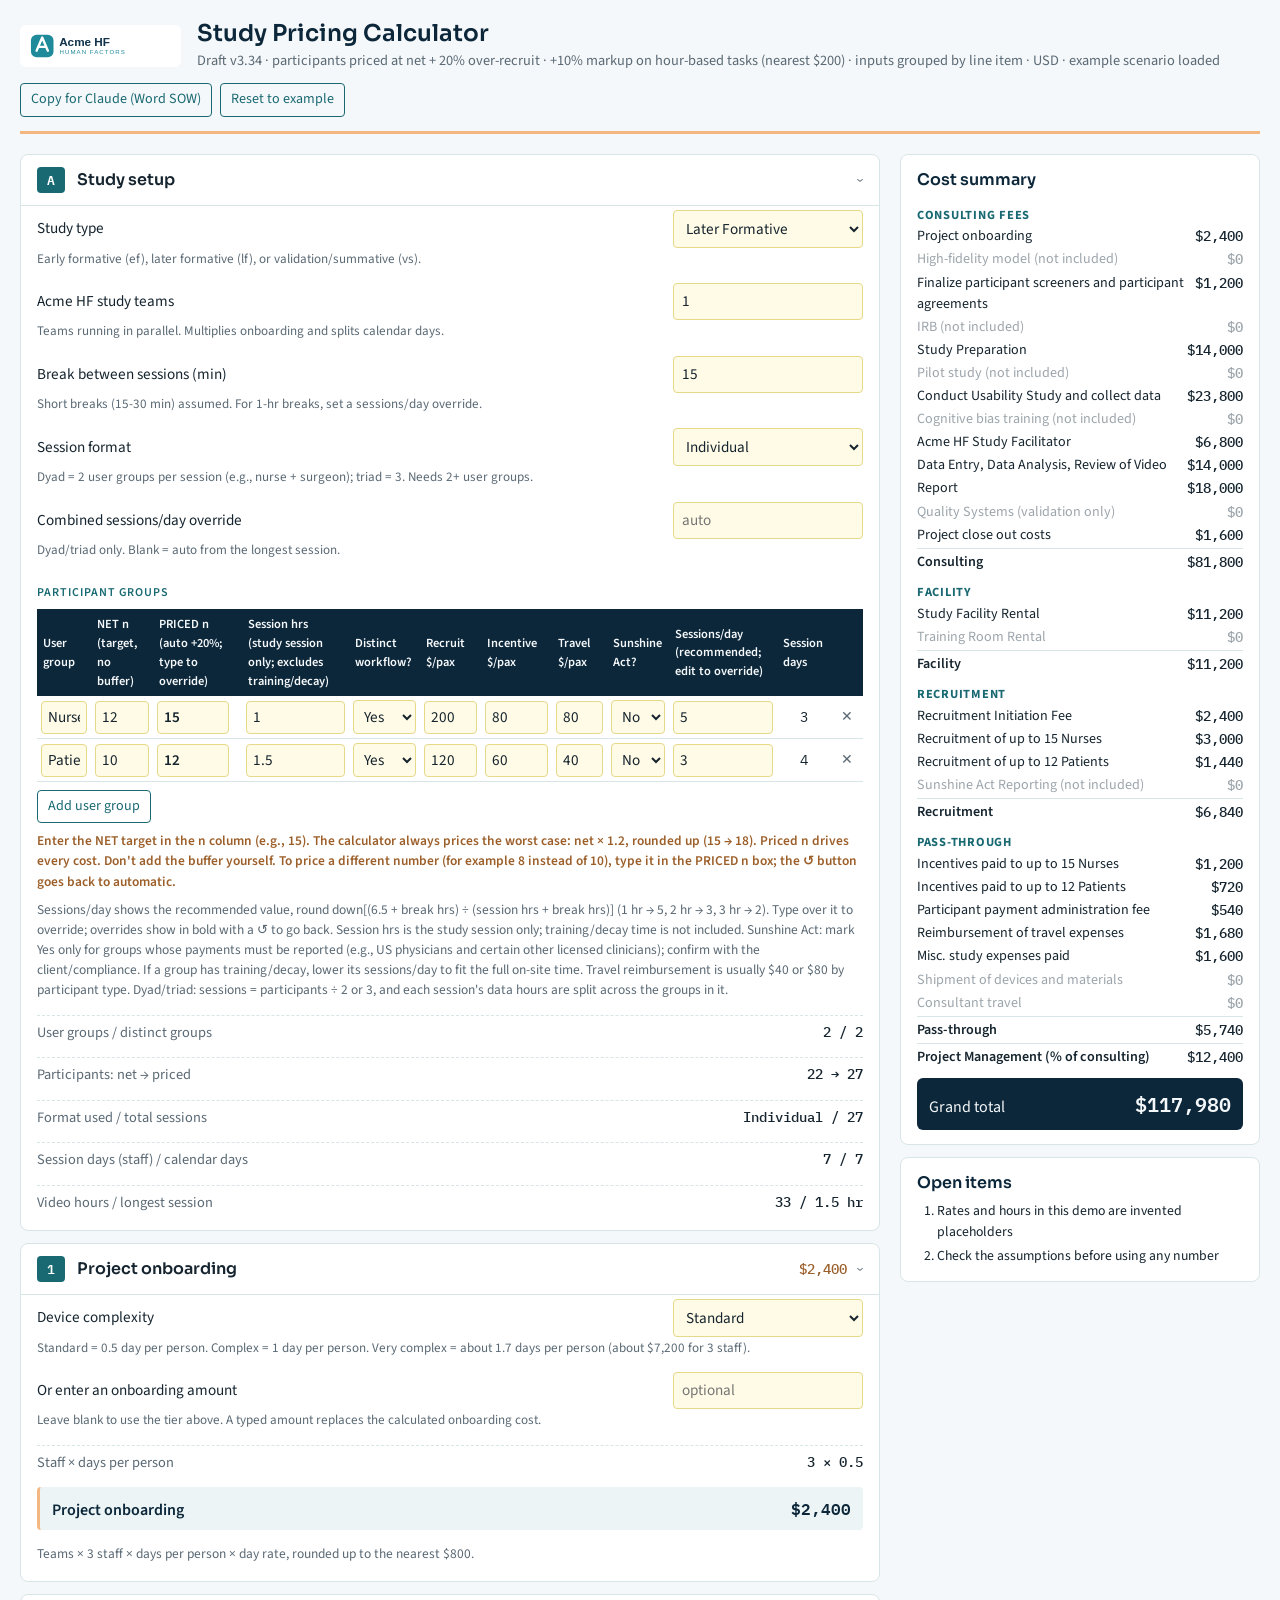
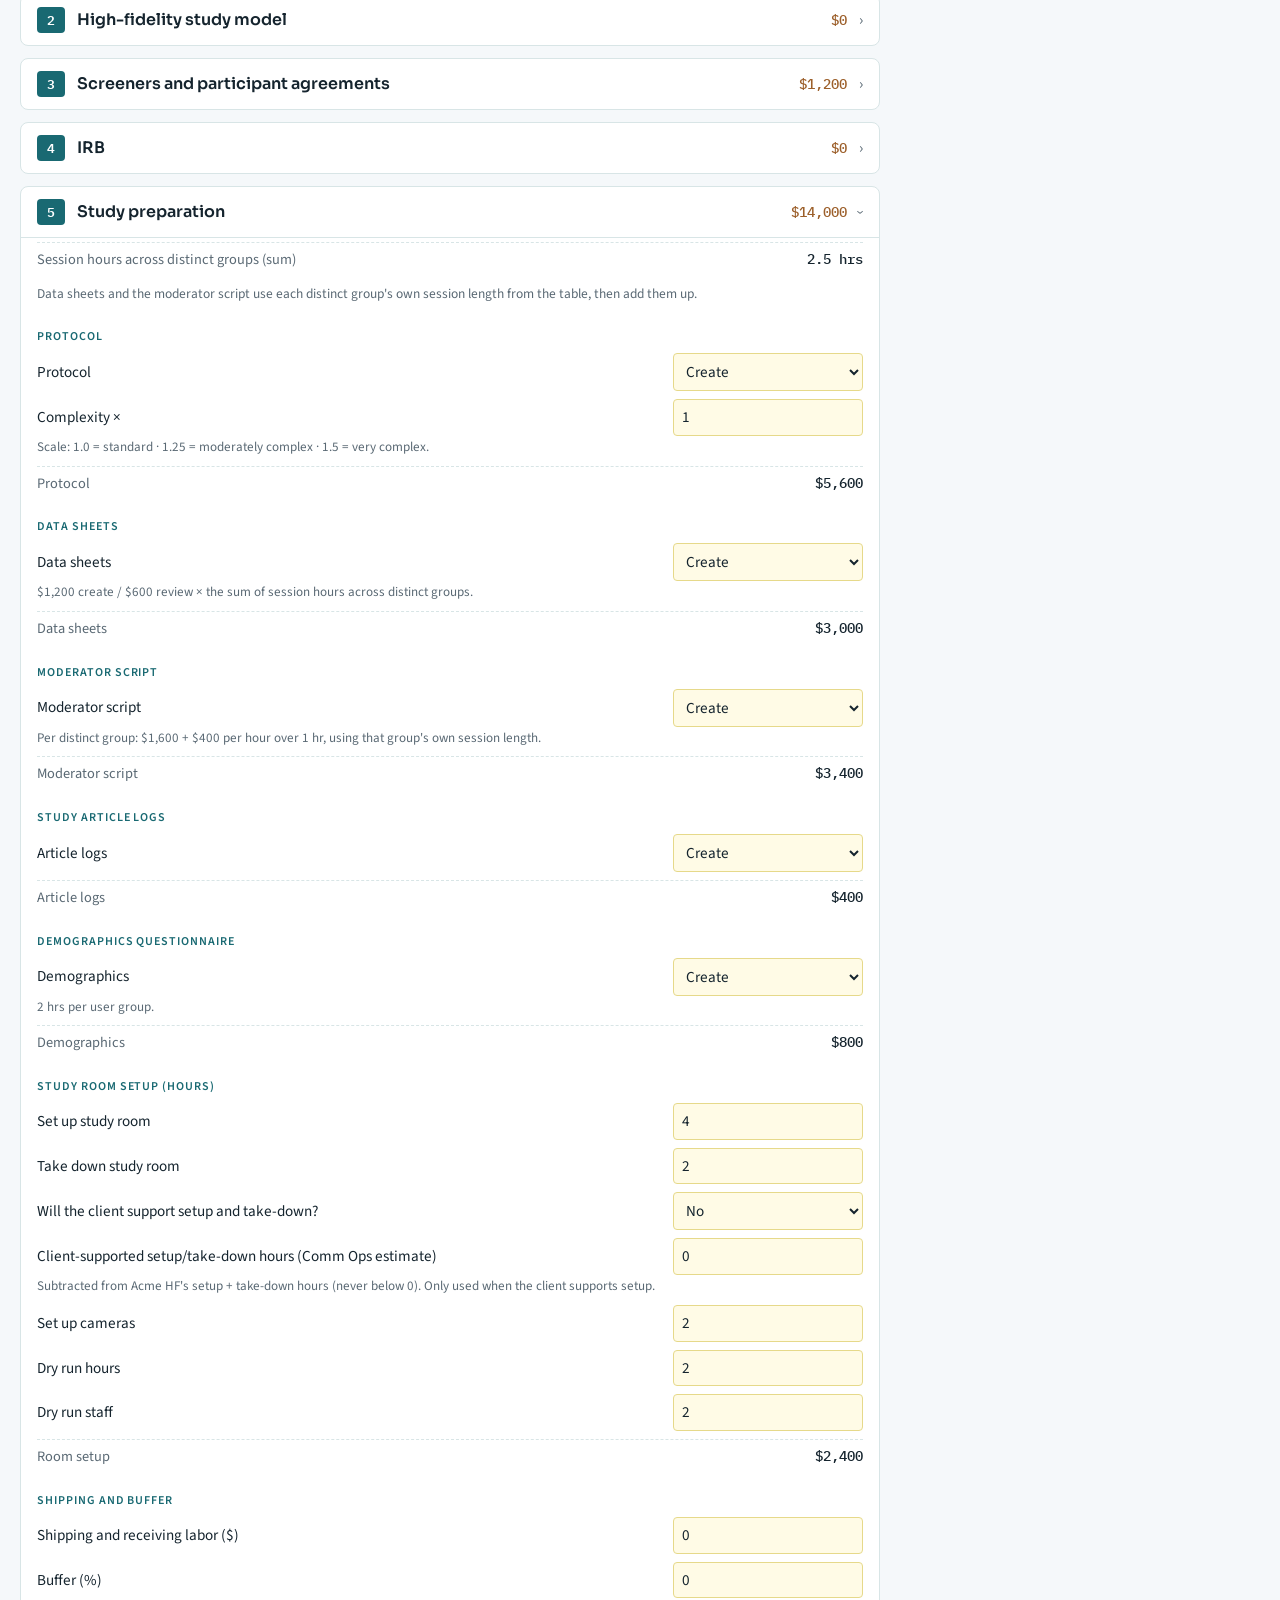
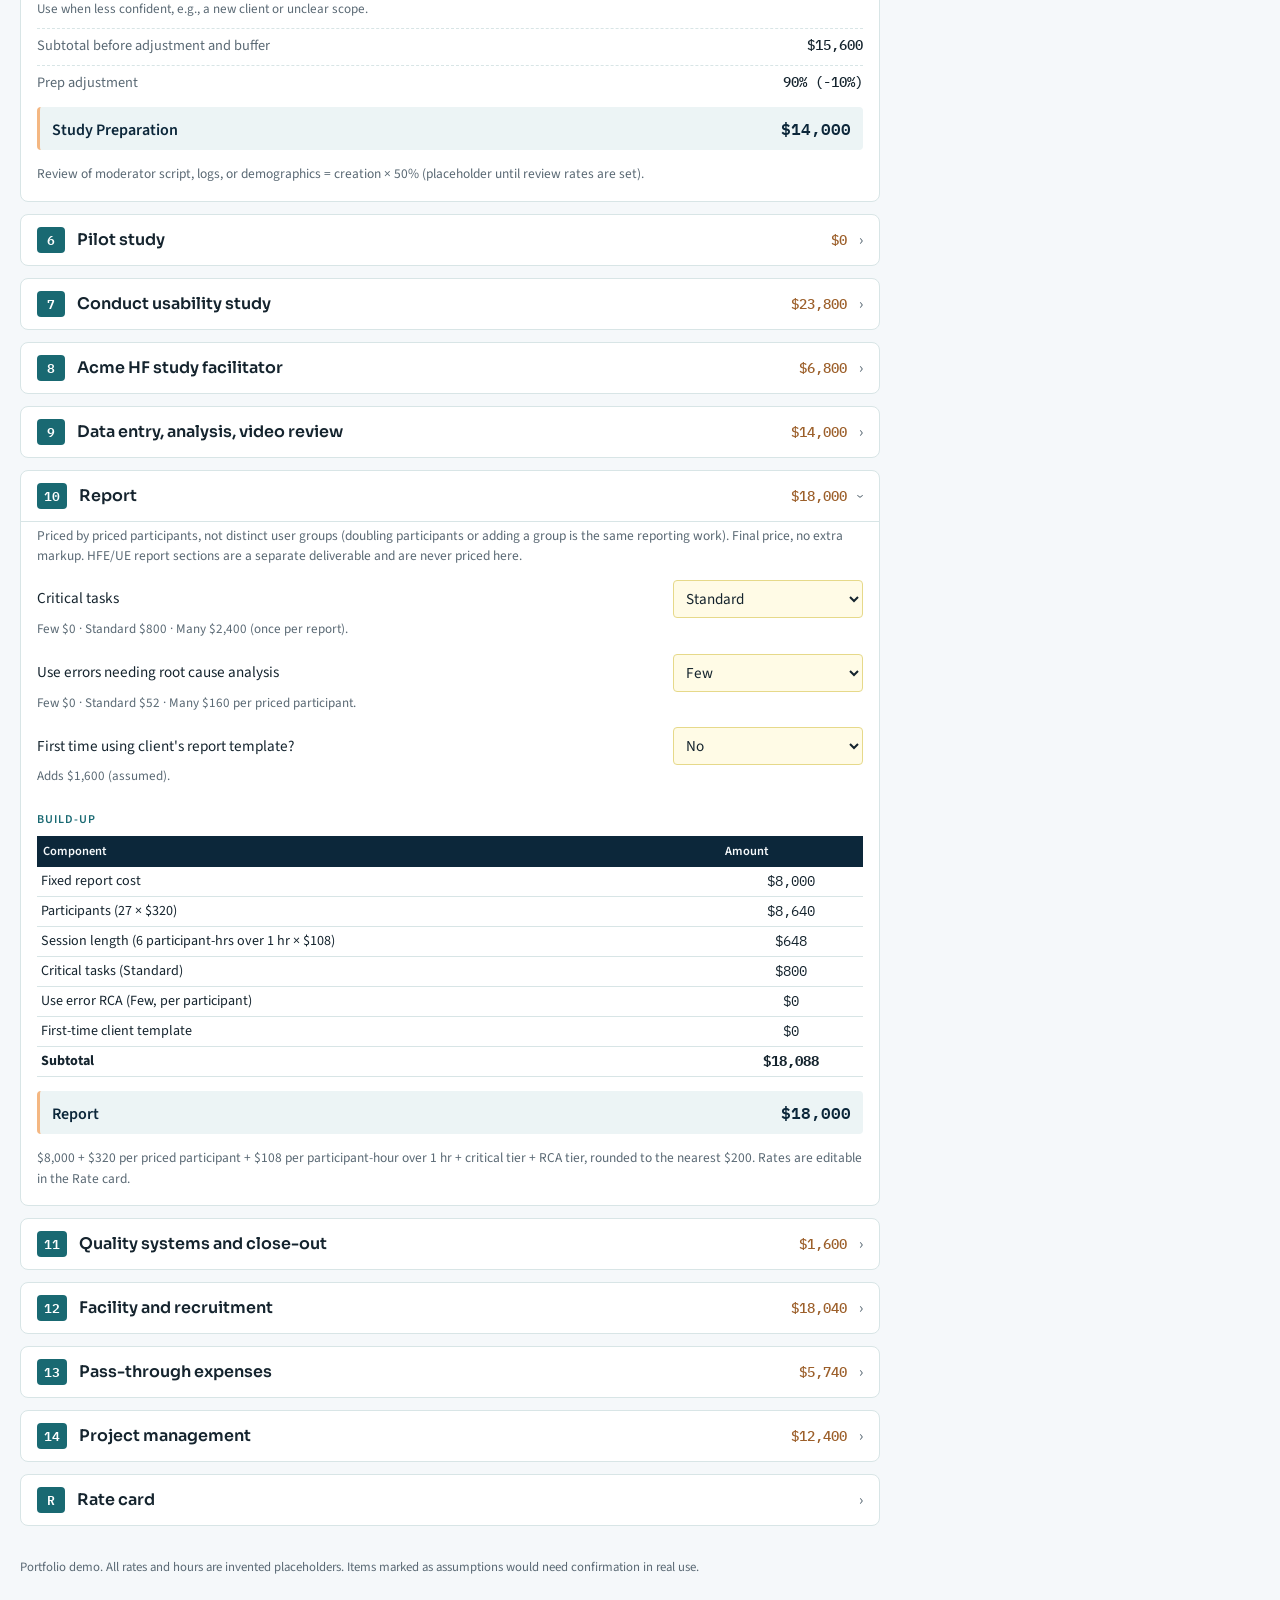
==== commit 2369486d: "Update pricing-calculator.html" ====
--- a/pricing-calculator.html
+++ b/pricing-calculator.html
@@ -108,13 +108,13 @@
 
 <script>
 const RATES_DEFAULT={Rate:176,DayHrs:8,RecRate:80,FacRate:120,SessWindow:6.5,ConductUplift:1.2,ReviewPct:0.5,CogHrs:2,
- OnbPeople:3,OnbStd:0.5,OnbCx:1,OnbRound:800,ScrSolidC:1,ScrSolidR:1,ScrPoorC:2,ScrPoorR:2,AgrBase:2,AgrAdd:1,
+ OnbPeople:3,OnbStd:0.5,OnbCx:1,OnbVC:1.7,OnbRound:800,ScrSolidC:1,ScrSolidR:1,ScrPoorC:2,ScrPoorR:2,AgrBase:2,AgrAdd:1,
  ProtoFormBase:4800,ProtoFormAdd:800,ProtoVSBase:6400,ProtoVSAdd:800,ProtoRevFormBase:1600,ProtoRevFormAdd:800,ProtoRevVSBase:2400,ProtoRevVSAdd:800,
  DSCreate:1200,DSReview:600,ModBase:1600,ModPerHr:400,LogHrs:1,DemoHrs:2,HFDays:3,IRBExp:2000,IRBFull:4720,DBFee:1200,AnalysisRatio:2,
  QSDays:2,PMMin:4000,PMRate:176,Markup:0.10,MarkupRound:200,OverRecruit:0.2,PrepAdj:0.9,RepFixed:8000,RepPax:320,RepLen:108,RepCritS:800,RepCritM:2400,RepUES:52,RepUEM:160,RepTmpl:1600,
  FacilityDay:1600,TrainRoomDay:500,AdminFee:20,AdminFee2:40,AdminFee3:80,AdminCut1:400,AdminCut2:2000,SunshineFee:60,Subsist:100,Hotel:200,Flight:480};
 const RATE_LABELS={Rate:"Consultant $/hr",DayHrs:"Hours per day",RecRate:"Recruitment $/hr (assumed)",FacRate:"Facilitator $/hr",SessWindow:"Session hrs per study day",ConductUplift:"Conduct uplift \u00d7",ReviewPct:"Review % of creation (assumed)",CogHrs:"Cognitive bias training hrs (assumed)",
- OnbPeople:"Onboarding staff per team",OnbStd:"Onboarding days/person (standard)",OnbCx:"Onboarding days/person (complex)",OnbRound:"Onboarding round-up to $",
+ OnbPeople:"Onboarding staff per team",OnbStd:"Onboarding days/person (standard)",OnbCx:"Onboarding days/person (complex)",OnbVC:"Onboarding days/person (very complex)",OnbRound:"Onboarding round-up to $",
  ScrSolidC:"Screener hrs: solid draft, consultant",ScrSolidR:"Screener hrs: solid draft, recruitment",ScrPoorC:"Screener hrs: poor draft, consultant",ScrPoorR:"Screener hrs: poor draft, recruitment",AgrBase:"Agreement hrs: first group",AgrAdd:"Agreement hrs: each extra group",
  ProtoFormBase:"Protocol create ef/lf base",ProtoFormAdd:"\u2026 per extra distinct group",ProtoVSBase:"Protocol create vs base",ProtoVSAdd:"\u2026 per extra distinct group",ProtoRevFormBase:"Protocol review ef/lf base",ProtoRevFormAdd:"\u2026 per extra distinct group",ProtoRevVSBase:"Protocol review vs base",ProtoRevVSAdd:"\u2026 per extra distinct group",
  DSCreate:"Data sheets create /session-hr/group",DSReview:"Data sheets review /session-hr/group",ModBase:"Moderator script base /group",ModPerHr:"Moderator script per extra hr",LogHrs:"Article log hrs /group",DemoHrs:"Demographics hrs /group",
@@ -130,7 +130,7 @@
 const RPR_LABELS={Base:"Base setup and structure (hrs)",Group:"Per distinct user group (hrs)",Sess:"Per session, 1-hr session (hrs)",Len:"Session-length uplift per extra hr (fraction)",Tmpl:"First-time client template (hrs)",Round:"Per extra review round (hrs)"};
 const EXAMPLE={studyType:"Later Formative",teams:1,breakMin:15,format:"Individual",comboPPD:"",
  groups:[{name:"Nurses",n:12,sh:1,distinct:"Yes",rr:200,it:80,tr:80,ppd:""},{name:"Patients",n:10,sh:1.5,distinct:"Yes",rr:120,it:60,tr:40,ppd:""}],
- onbLevel:"Standard",hf:"No",scr:"Yes",scrDraft:"Solid client draft",scrCx:1,agr:"Yes",irb:"None",
+ onbLevel:"Standard",onbManual:"",hf:"No",scr:"Yes",scrDraft:"Solid client draft",scrCx:1,agr:"Yes",irb:"None",
  prepSess:"",protoSt:"Create",protoCx:1,dsSt:"Create",modSt:"Create",logSt:"Create",demoSt:"Create",
  setup:4,takedown:2,clientSetup:"No",clientSetupHrs:0,camera:2,dry:2,dryStaff:2,ship:0,buffer:0,pilot:"No",pilotGroups:null,pilotUpdHrs:0,mods:1,obs:1,clientObs:"No",clientObsN:1,facHrs:8,
  rpCrit:"Standard",rpUE:"Few",rpTmpl:"No",
@@ -186,8 +186,8 @@
  const modSum=!UG?0:dg.length?dg.reduce((a,g)=>a+R.ModBase+R.ModPerHr*Math.max(0,num(g.sh)-1),0):R.ModBase+R.ModPerHr*Math.max(0,maxSess-1);
  const avgOver=pps===1?(pax?gs.reduce((a,g)=>a+g.pn*Math.max(0,num(g.sh)-1),0)/pax:0):Math.max(0,maxSess-1);
  const L={},C={};
- C.onbDays=S.onbLevel==="Complex"?R.OnbCx:R.OnbStd;C.onbStaff=teams*R.OnbPeople;
- L.onb=Math.ceil(C.onbStaff*C.onbDays*dayRate/R.OnbRound)*R.OnbRound;
+ C.onbDays=S.onbLevel==="Very complex"?R.OnbVC:(S.onbLevel==="Complex"?R.OnbCx:R.OnbStd);C.onbStaff=teams*R.OnbPeople;
+ L.onb=parseFloat(S.onbManual)>0?parseFloat(S.onbManual):Math.ceil(C.onbStaff*C.onbDays*dayRate/R.OnbRound)*R.OnbRound;
  L.hf=S.hf==="Yes"?mu(R.HFDays*dayRate):0;
  const solid=S.scrDraft==="Solid client draft";
  C.scrPer=solid?R.ScrSolidC*R.Rate+R.ScrSolidR*R.RecRate:R.ScrPoorC*R.Rate+R.ScrPoorR*R.RecRate;
@@ -262,7 +262,8 @@
   <p class="logic">Sessions/day shows the recommended value, round down[(6.5 + break hrs) \u00f7 (session hrs + break hrs)] (1 hr \u2192 5, 2 hr \u2192 3, 3 hr \u2192 2). Type over it to override; overrides show in bold with a \u21ba to go back. Session hrs is the study session only; training/decay time is not included. Sunshine Act: mark Yes only for groups whose payments must be reported (e.g., US physicians and certain other licensed clinicians); confirm with the client/compliance. If a group has training/decay, lower its sessions/day to fit the full on-site time. Travel reimbursement is usually $40 or $80 by participant type. Dyad/triad: sessions = participants \u00f7 2 or 3, and each session's data hours are split across the groups in it.</p></div>
   ${calc("User groups / distinct groups","o_groups")}${calc("Participants: net \u2192 priced","o_pax")}${calc("Format used / total sessions","o_fmt")}${calc("Session days (staff) / calendar days","o_days")}${calc("Video hours / longest session","o_video")}`},
  {n:1,t:"Project onboarding",chip:"onb",html:()=>`
-  ${row("Device complexity",sel("onbLevel",["Standard","Complex"]),"Standard = 0.5 day per person. Complex = 1 day per person.")}
+  ${row("Device complexity",sel("onbLevel",["Standard","Complex","Very complex"]),"Standard = 0.5 day per person. Complex = 1 day per person. Very complex = about 1.7 days per person (about $7,200 for 3 staff).")}
+  ${row("Or enter an onboarding amount",inpt("onbManual","any","optional"),"Leave blank to use the tier above. A typed amount replaces the calculated onboarding cost.")}
   ${calc("Staff \u00d7 days per person","o_onb")}${result("r_onb_l","r_onb")}
   <p class="logic">Teams \u00d7 3 staff \u00d7 days per person \u00d7 day rate, rounded up to the nearest $800.</p>`},
  {n:2,t:"High-fidelity study model",chip:"hf",html:()=>`${row("Include?",sel("hf",YN),"Available for every study type.")}${result("r_hf_l","r_hf")}<p class="logic">3 days \u00d7 day rate.</p>`},
@@ -425,7 +426,7 @@
 <script>
 (function(){
  const $q=id=>document.getElementById(id);
- const KEYS=["studyType","teams","breakMin","format","onbLevel","hf","scr","scrDraft","scrCx","agr","irb","protoSt","protoCx","dsSt","modSt","logSt","demoSt","setup","takedown","clientSetup","clientSetupHrs","camera","dry","dryStaff","ship","buffer","pilot","pilotUpdHrs","mods","obs","clientObs","clientObsN","facHrs","rpCrit","rpUE","rpTmpl","train","studySite","initFee","adminOvr","misc","devShip","travC","travSetup","travDays","travExtra","travTime","travTrans","pm","pmMethod","pmPct","pmHrsWk","pmWeeks"];
+ const KEYS=["studyType","teams","breakMin","format","onbLevel","onbManual","hf","scr","scrDraft","scrCx","agr","irb","protoSt","protoCx","dsSt","modSt","logSt","demoSt","setup","takedown","clientSetup","clientSetupHrs","camera","dry","dryStaff","ship","buffer","pilot","pilotUpdHrs","mods","obs","clientObs","clientObsN","facHrs","rpCrit","rpUE","rpTmpl","train","studySite","initFee","adminOvr","misc","devShip","travC","travSetup","travDays","travExtra","travTime","travTrans","pm","pmMethod","pmPct","pmHrsWk","pmWeeks"];
  const b64=o=>btoa(unescape(encodeURIComponent(JSON.stringify(o))));
  const usd=n=>"$"+Math.round(n).toLocaleString("en-US");
  function build(){
@@ -473,4 +474,4 @@
  });
 })();
 </script>
-</body></html>+</body></html>
